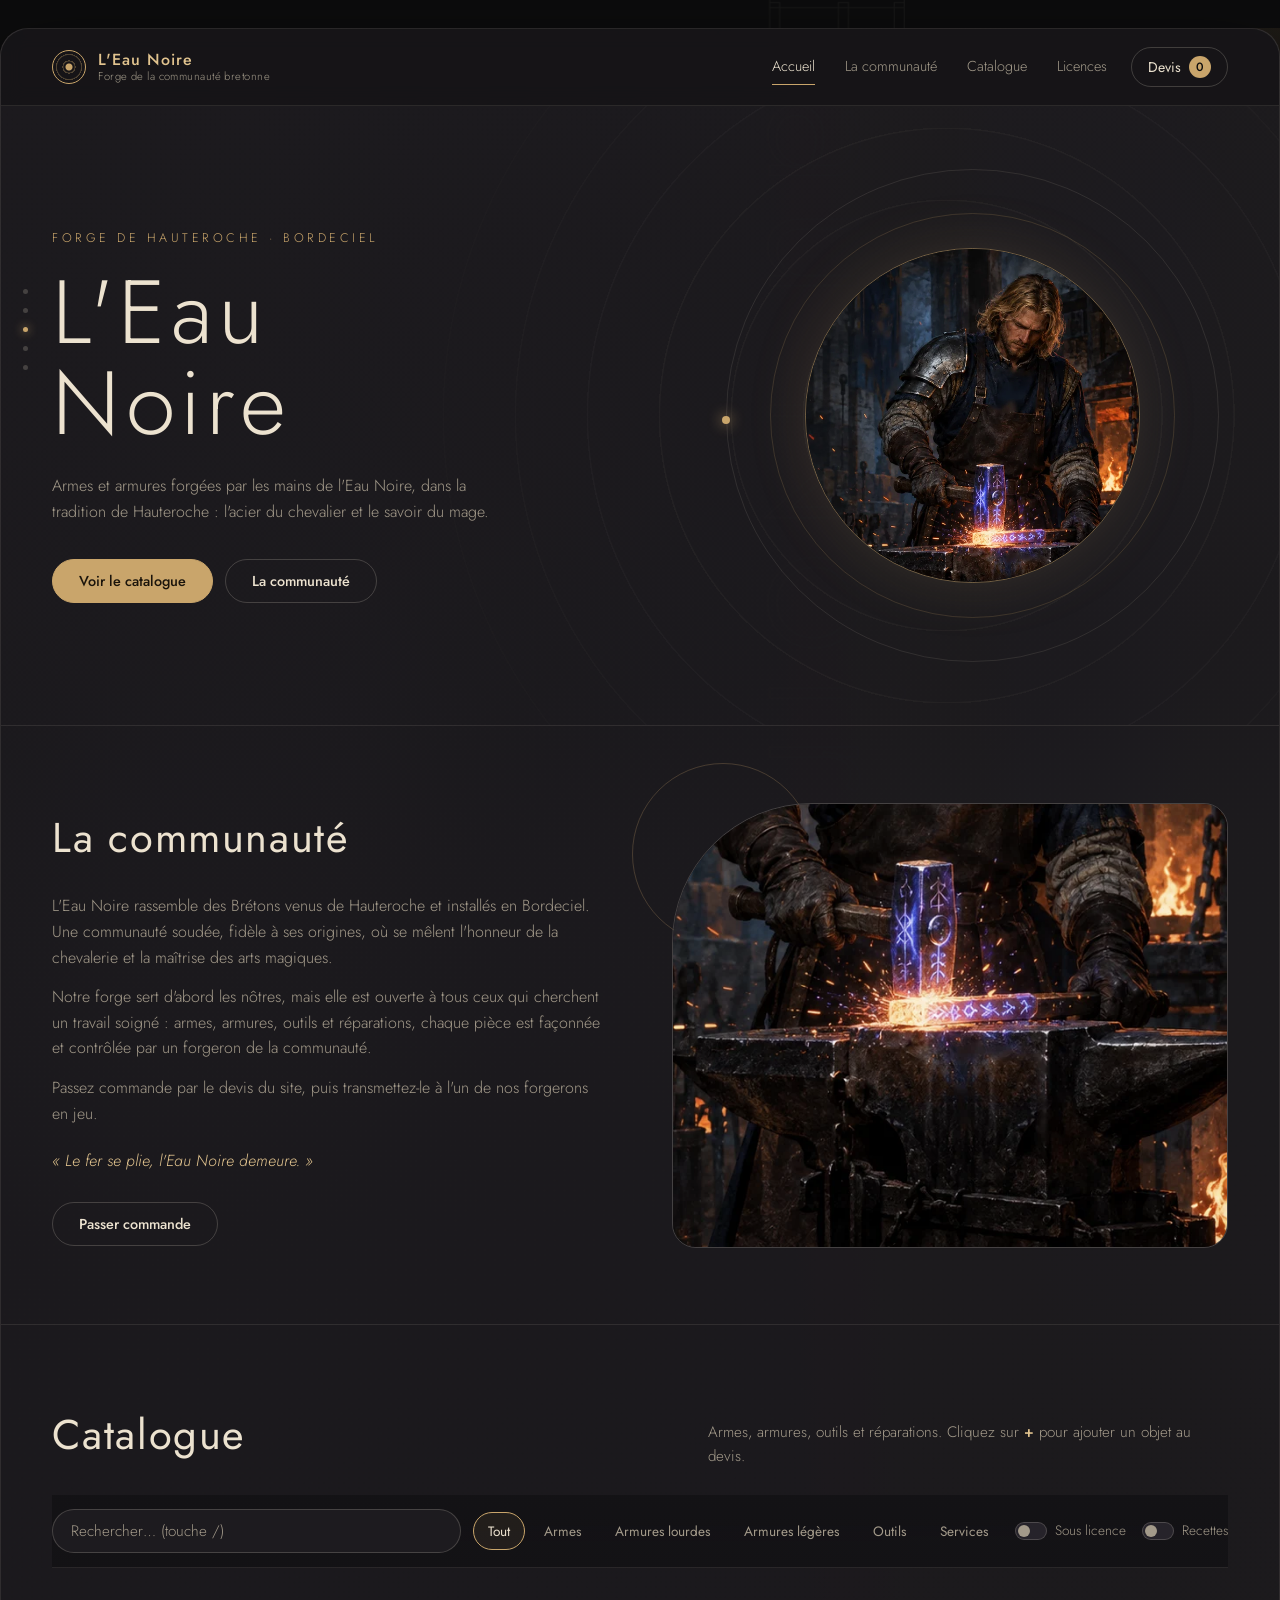
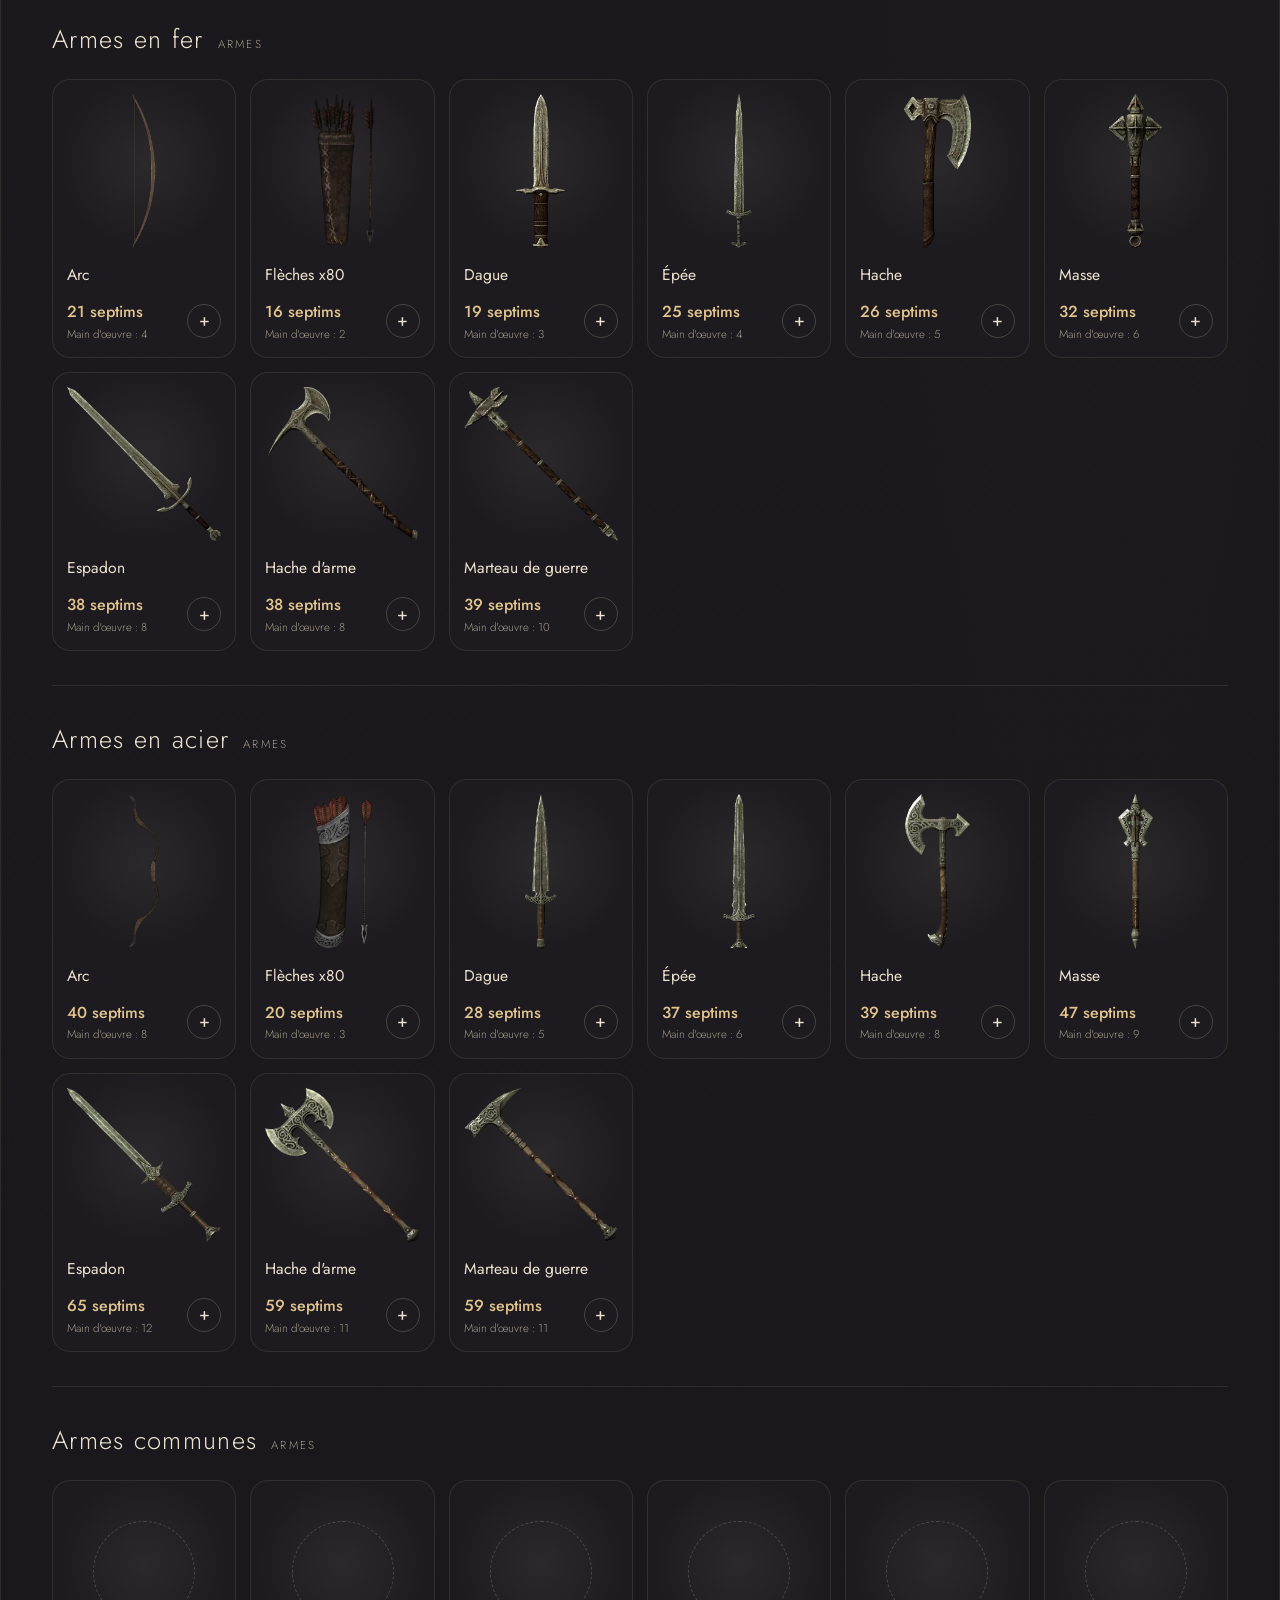
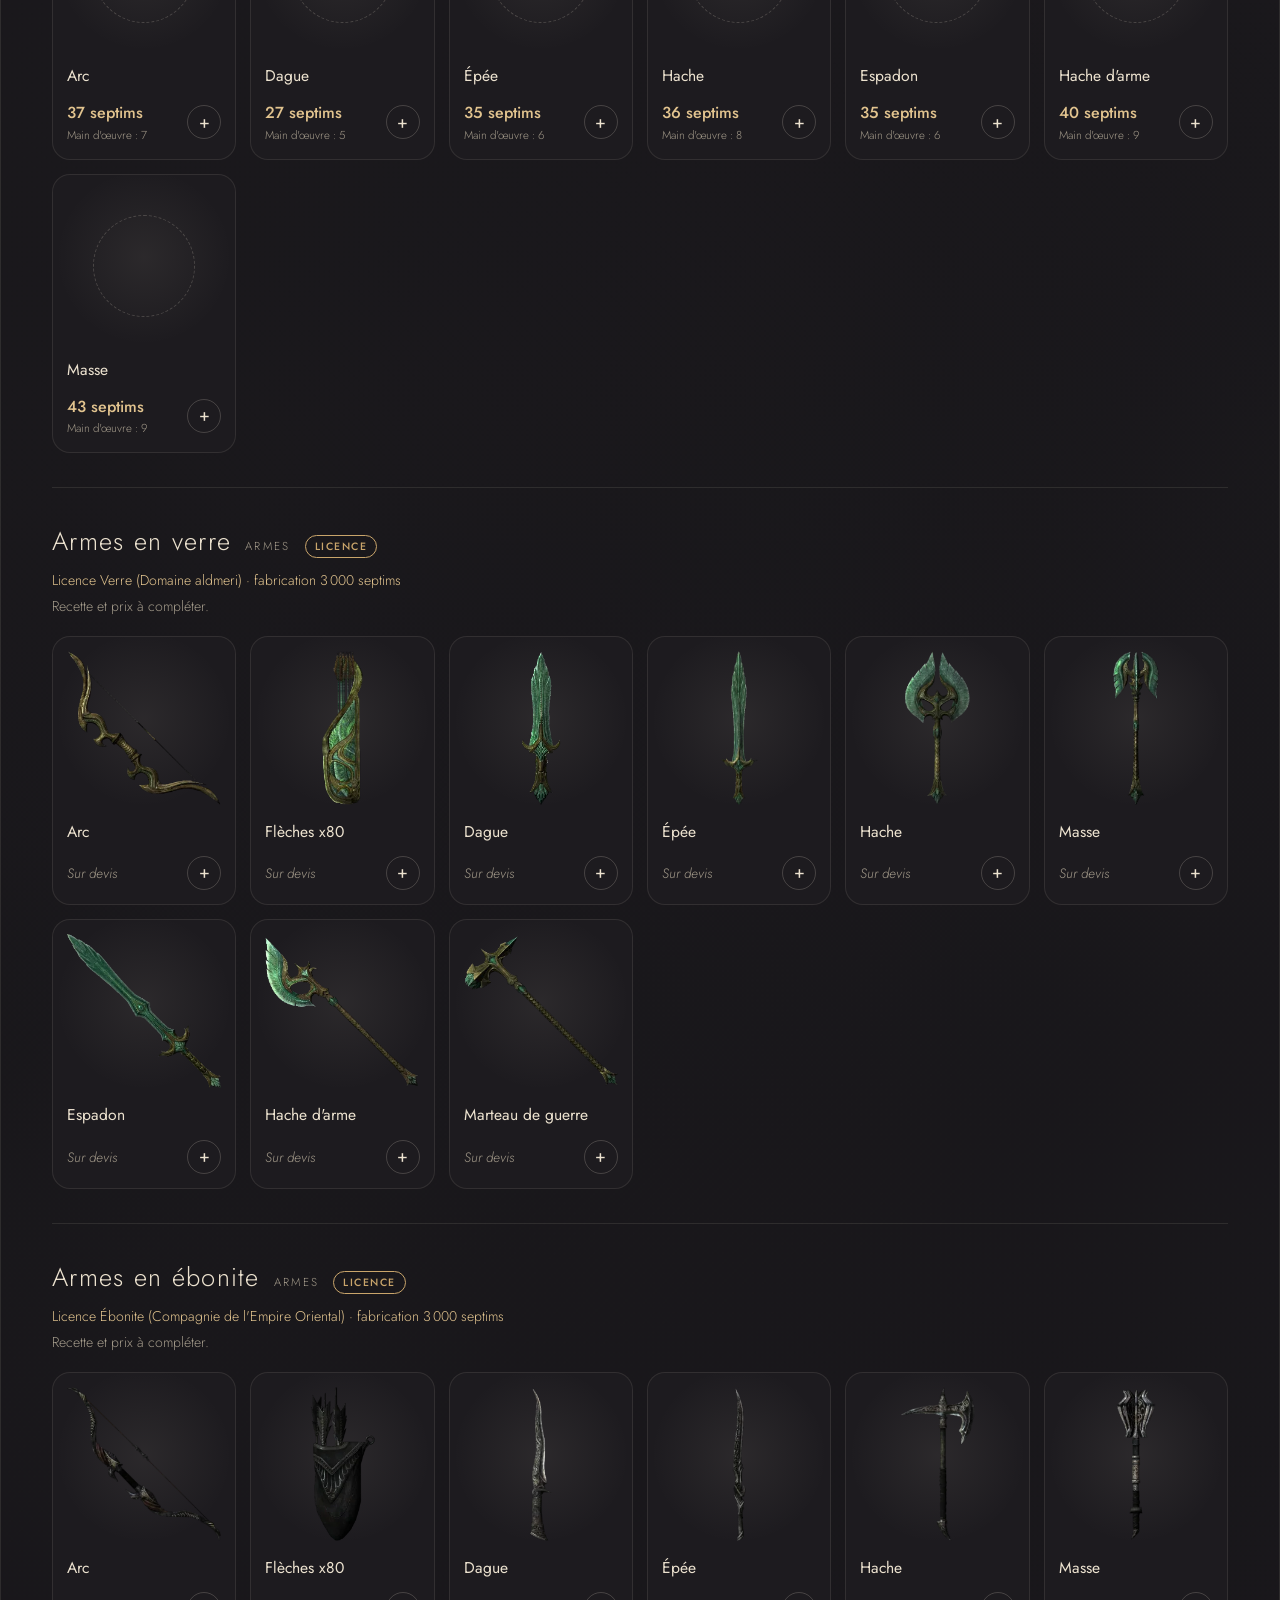
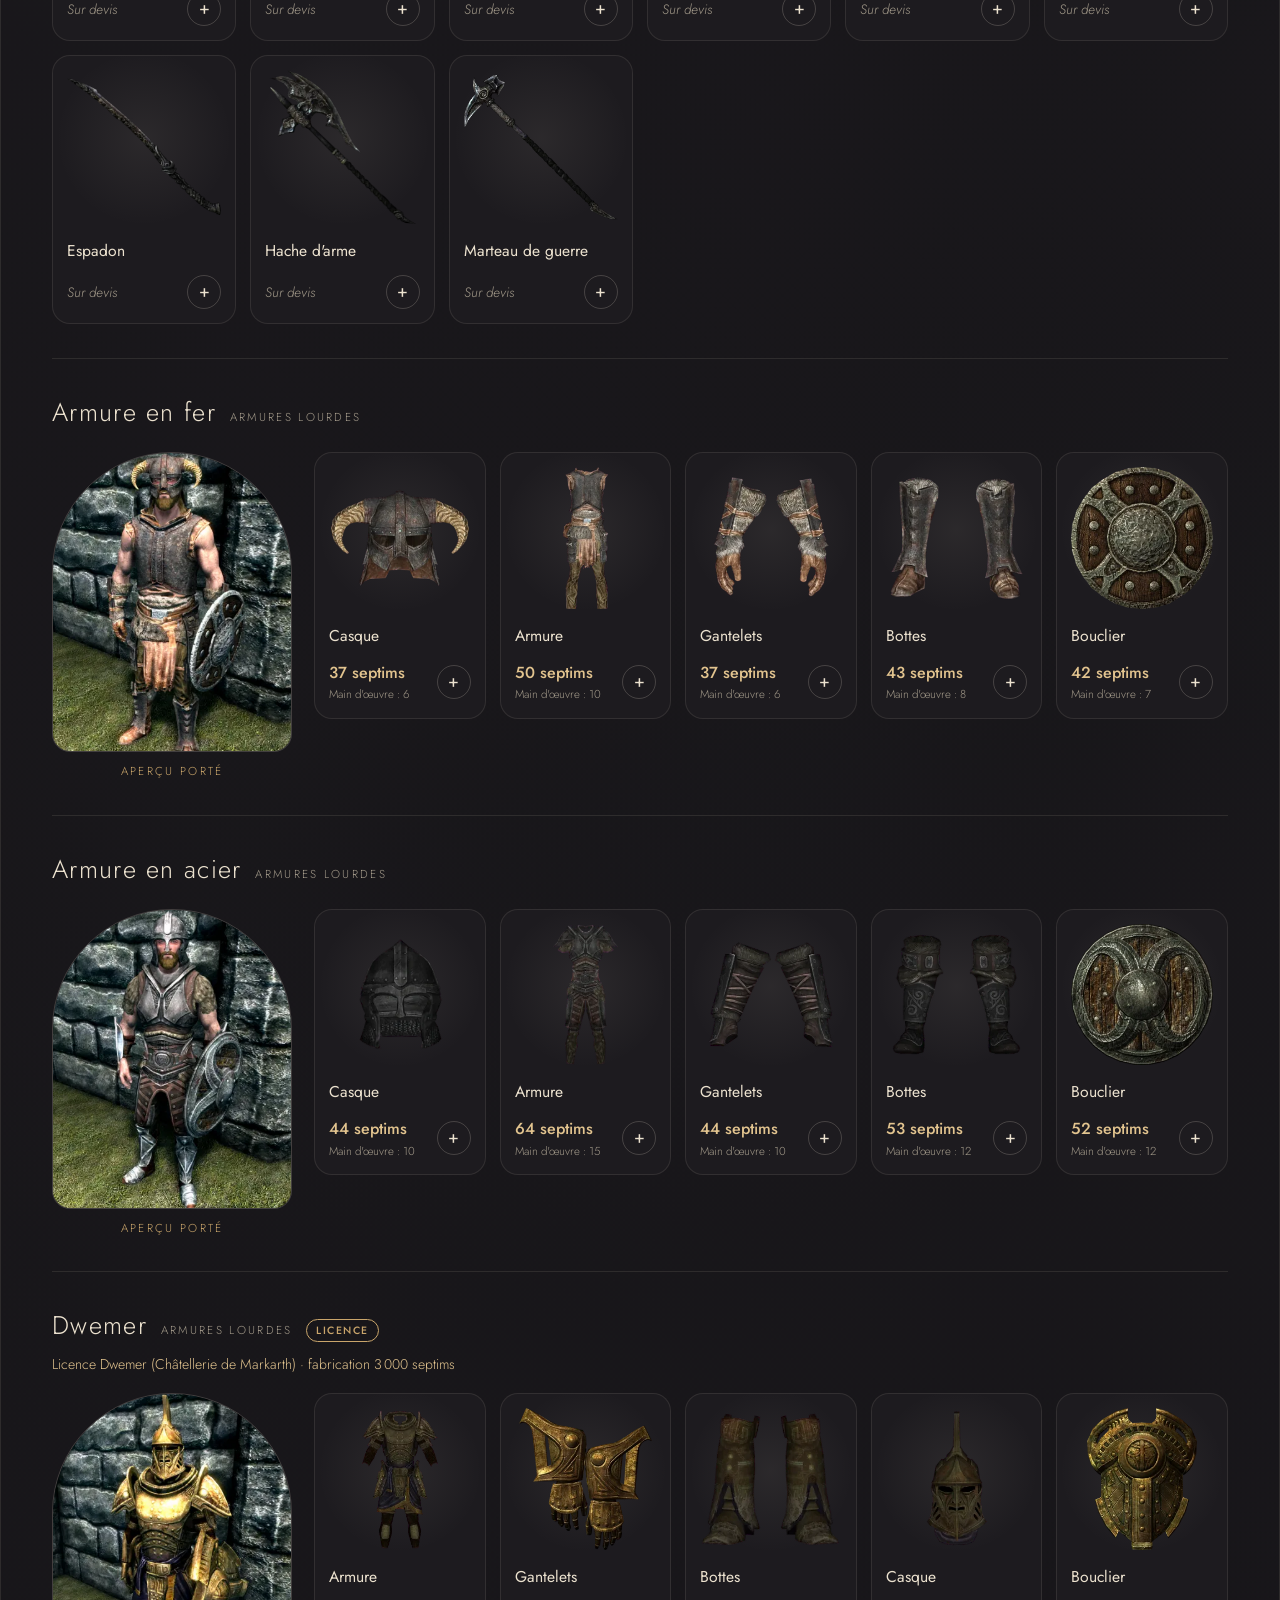
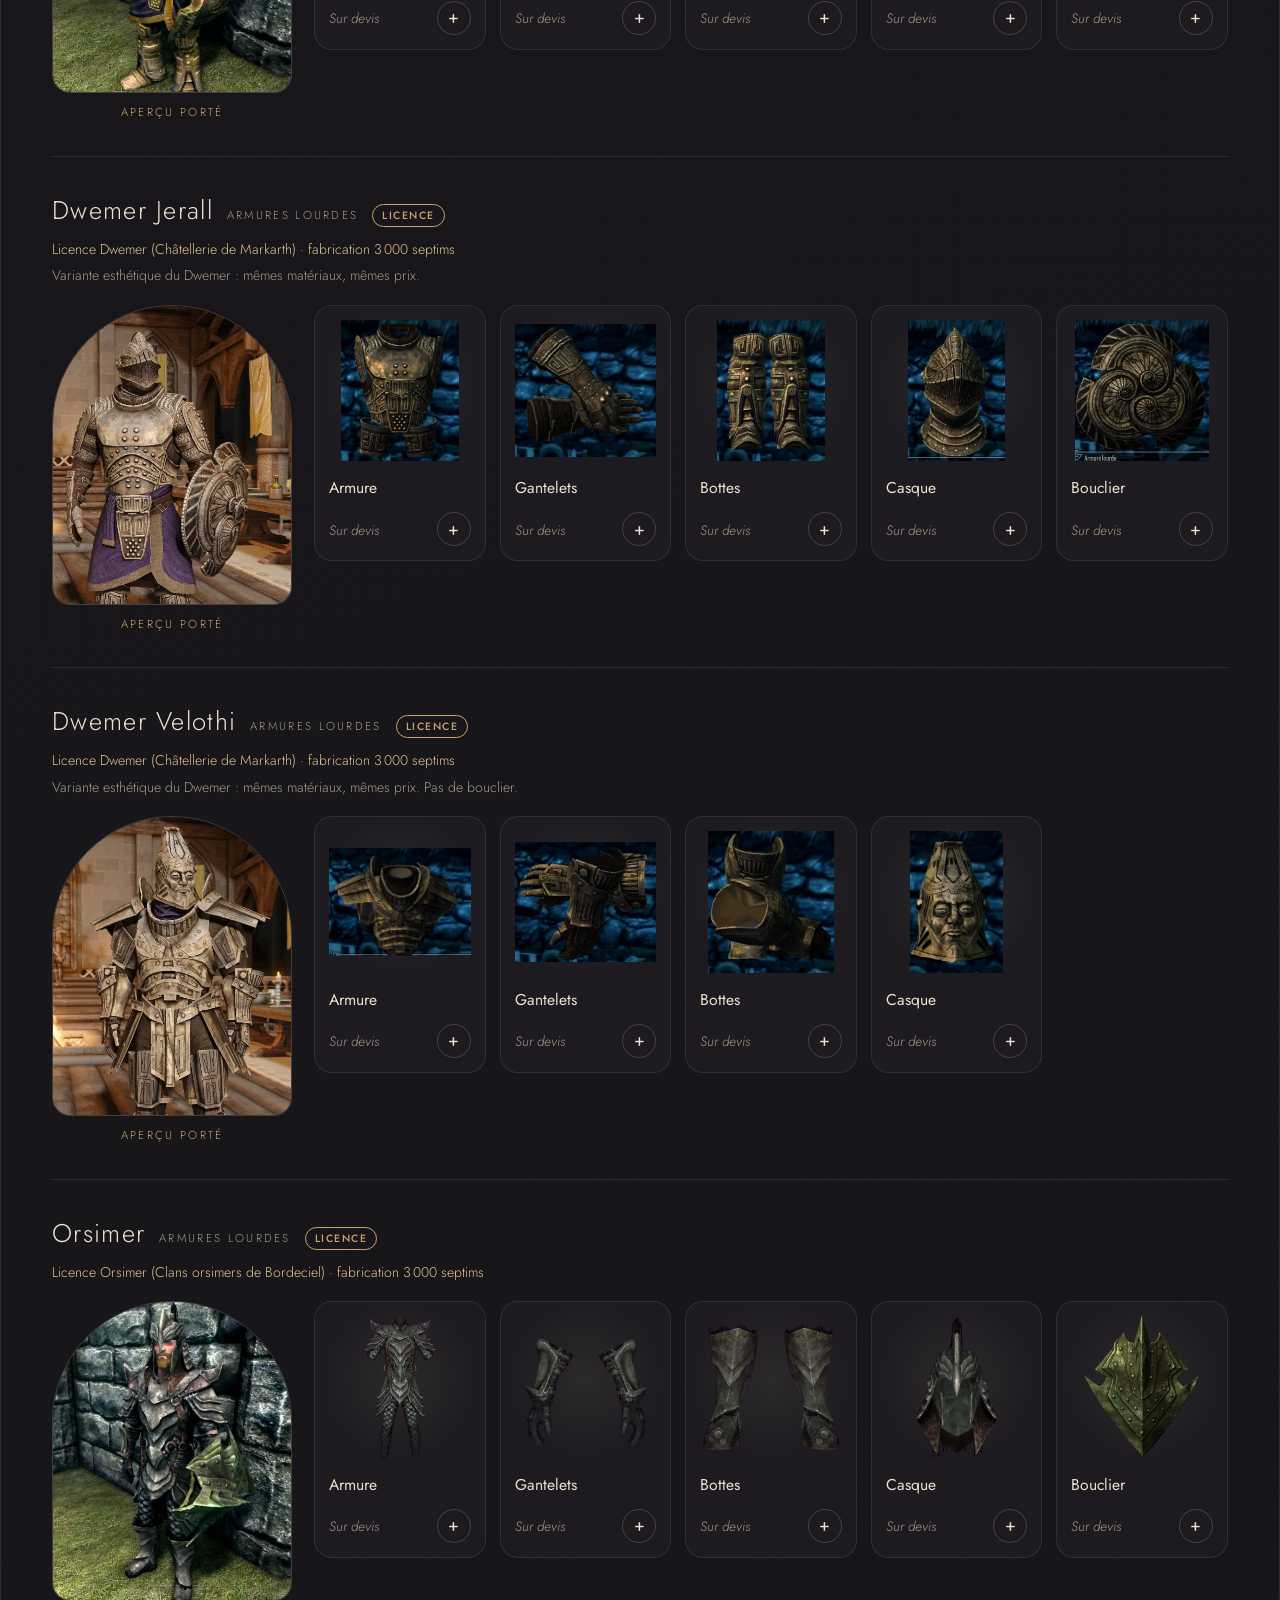
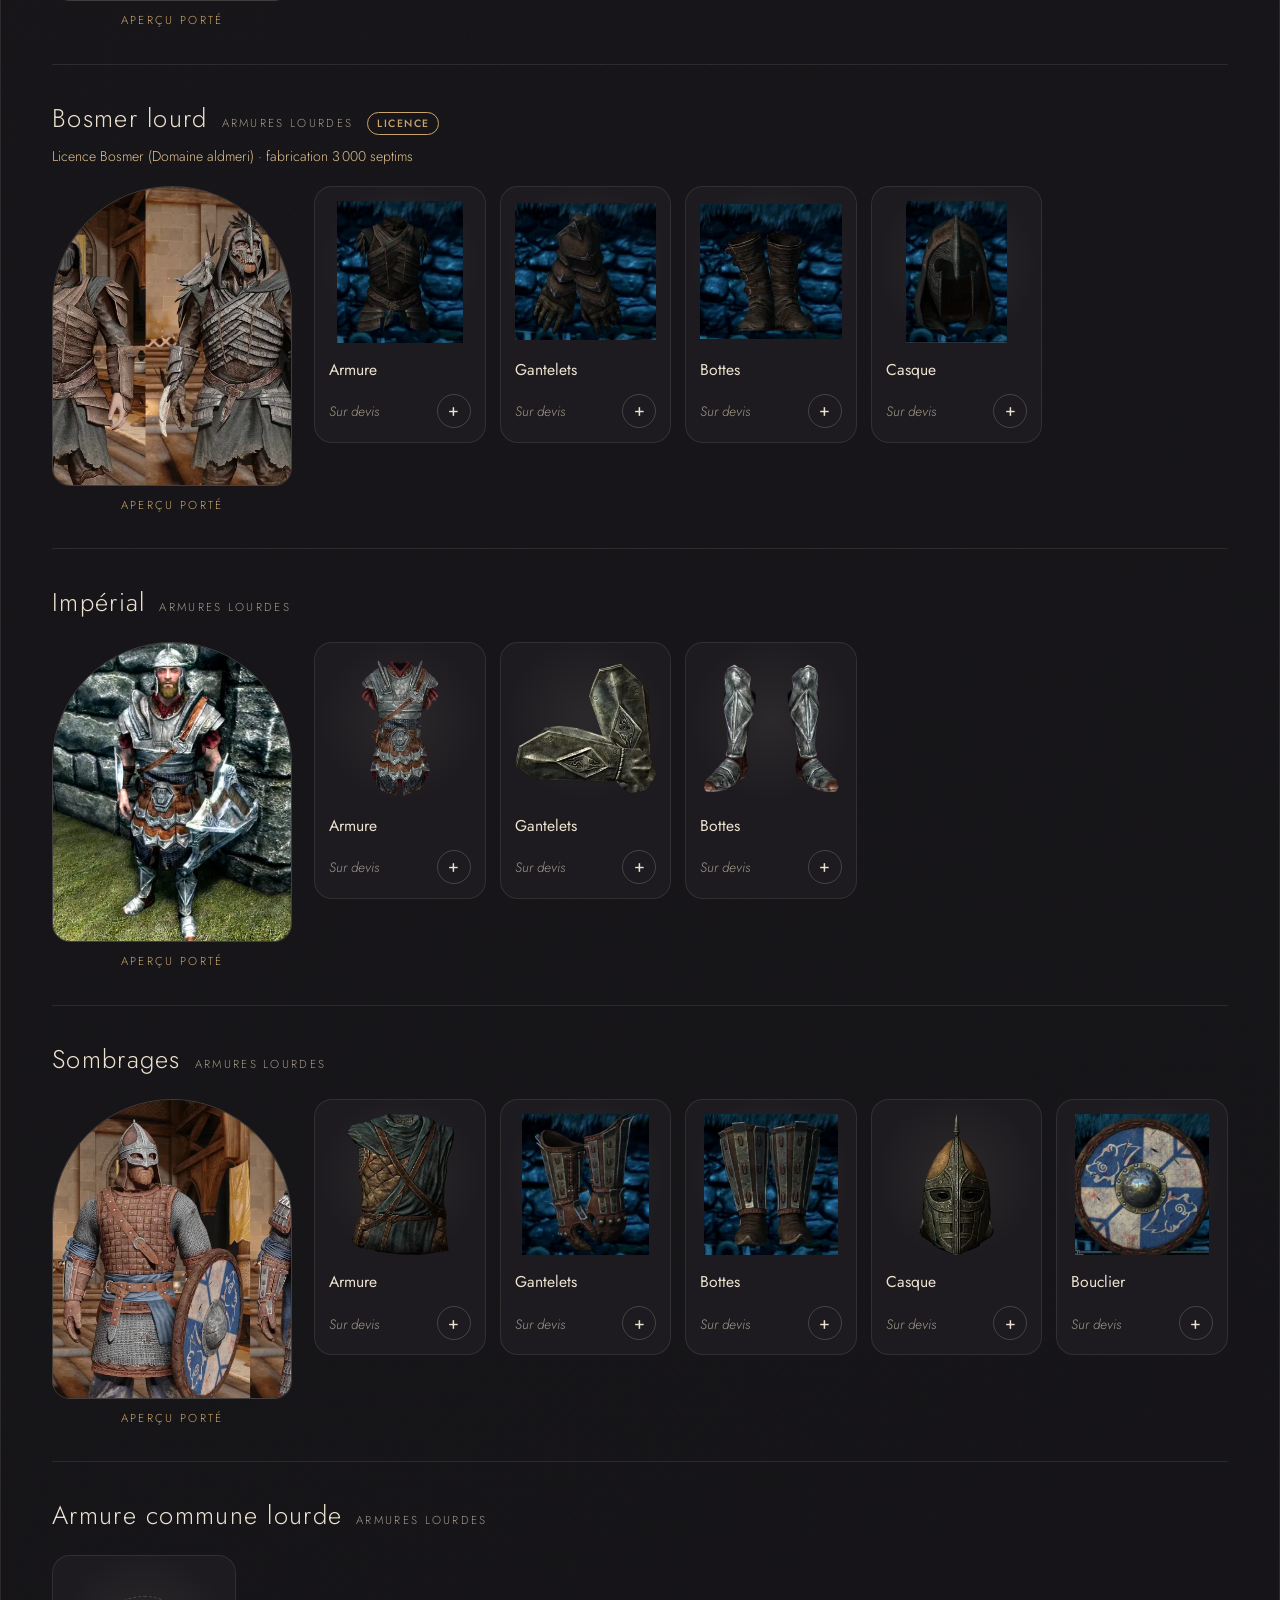
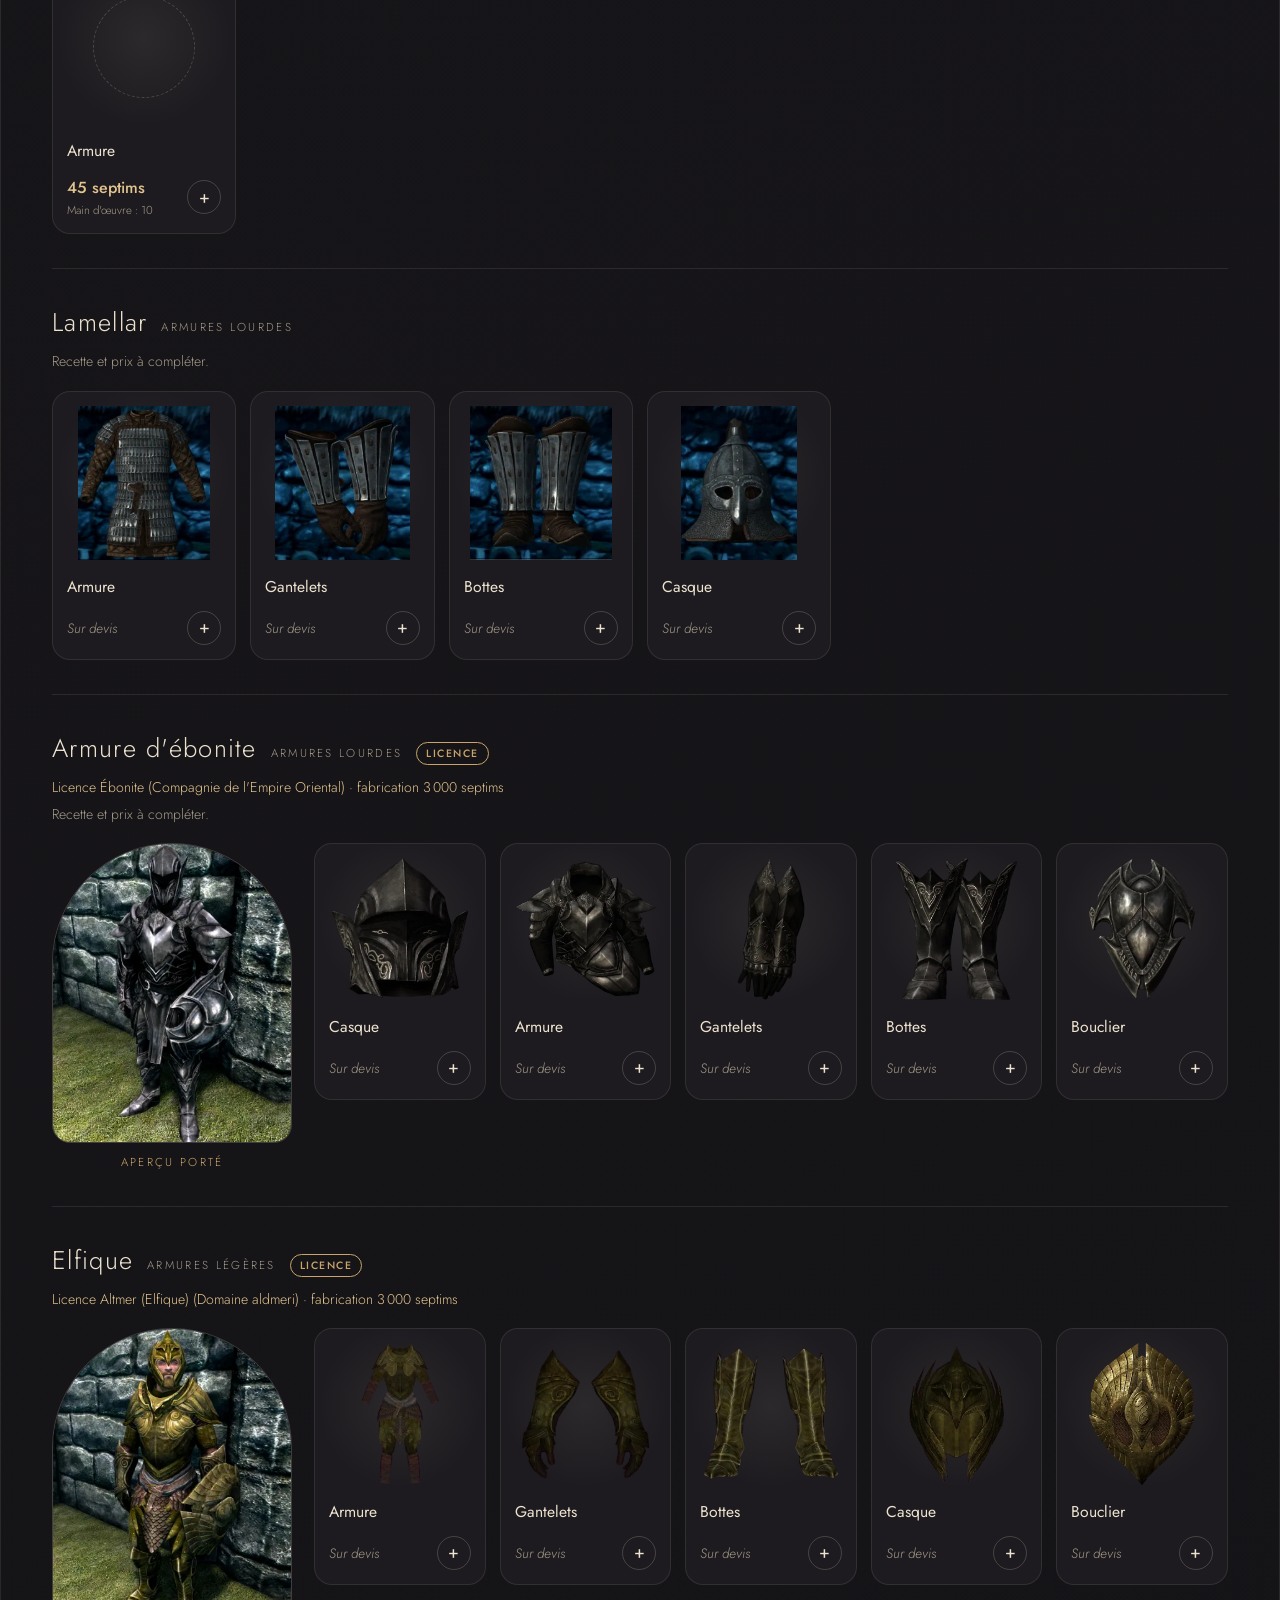
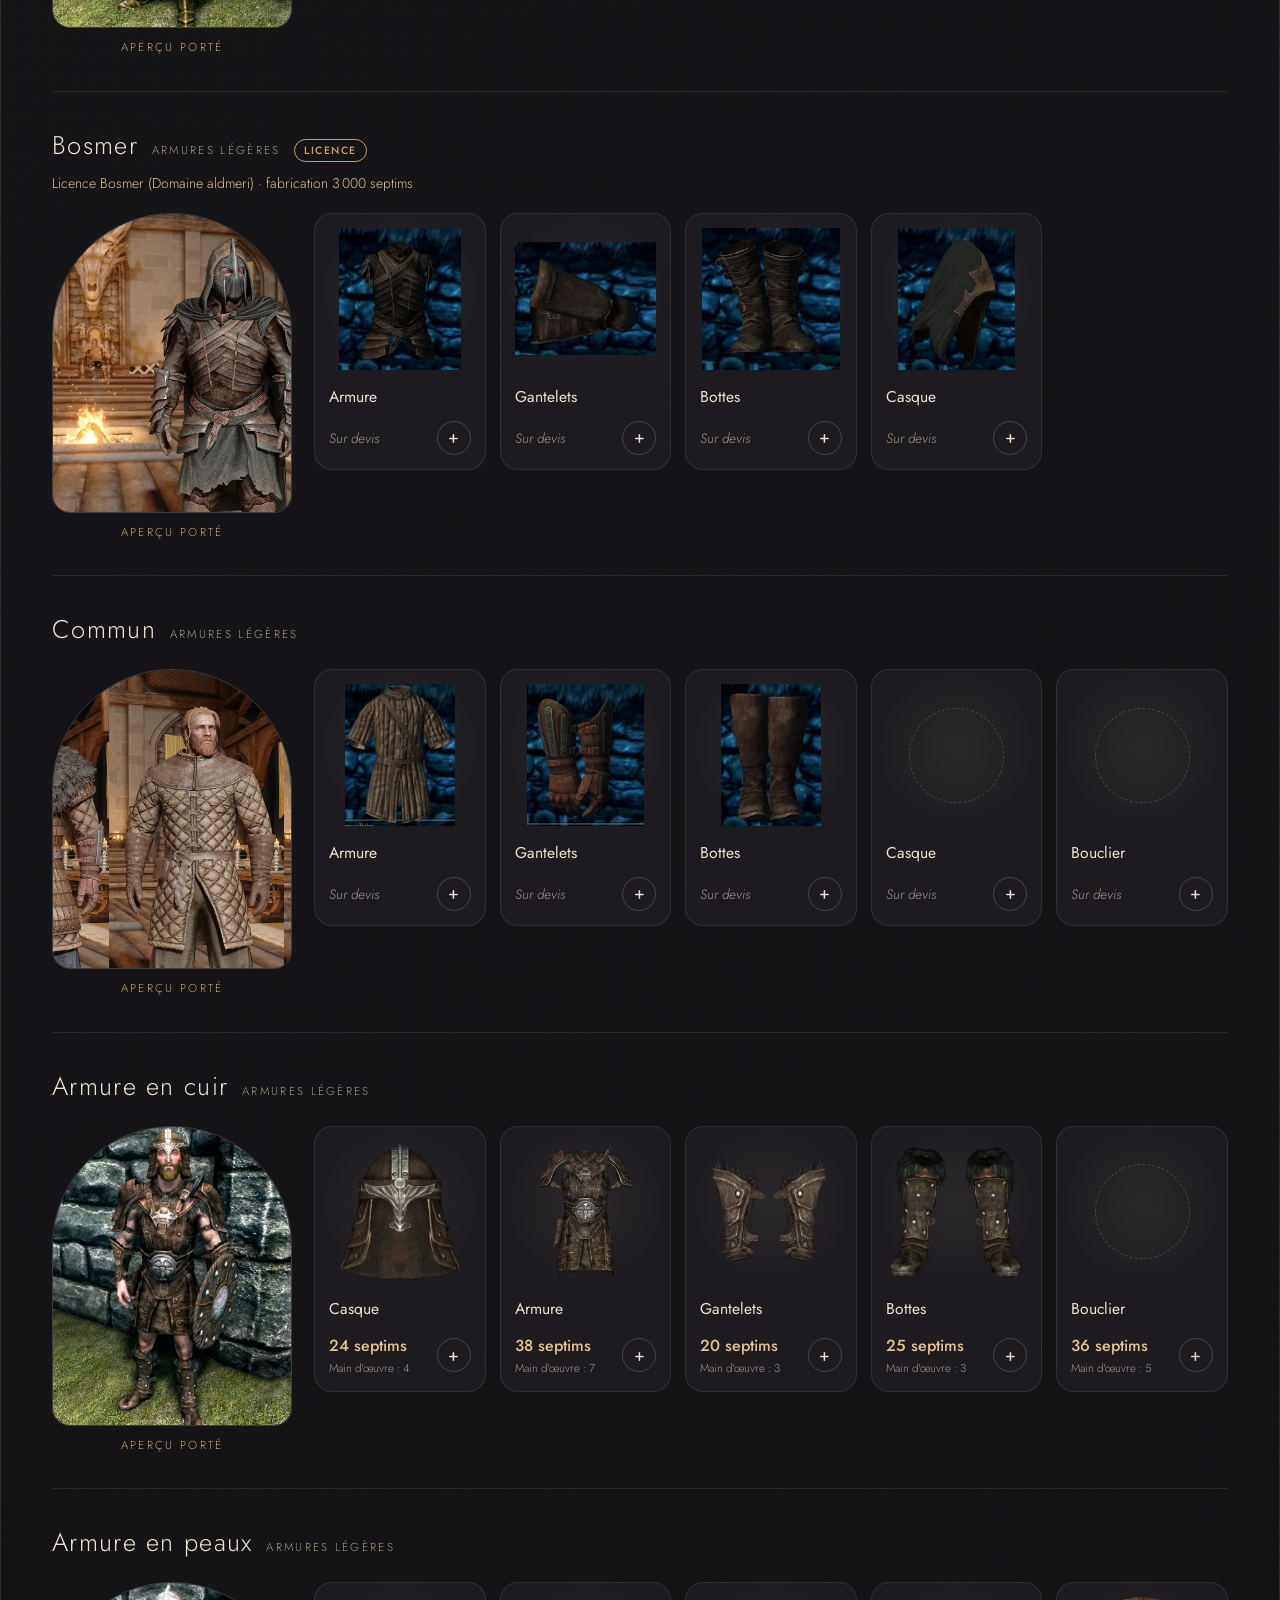
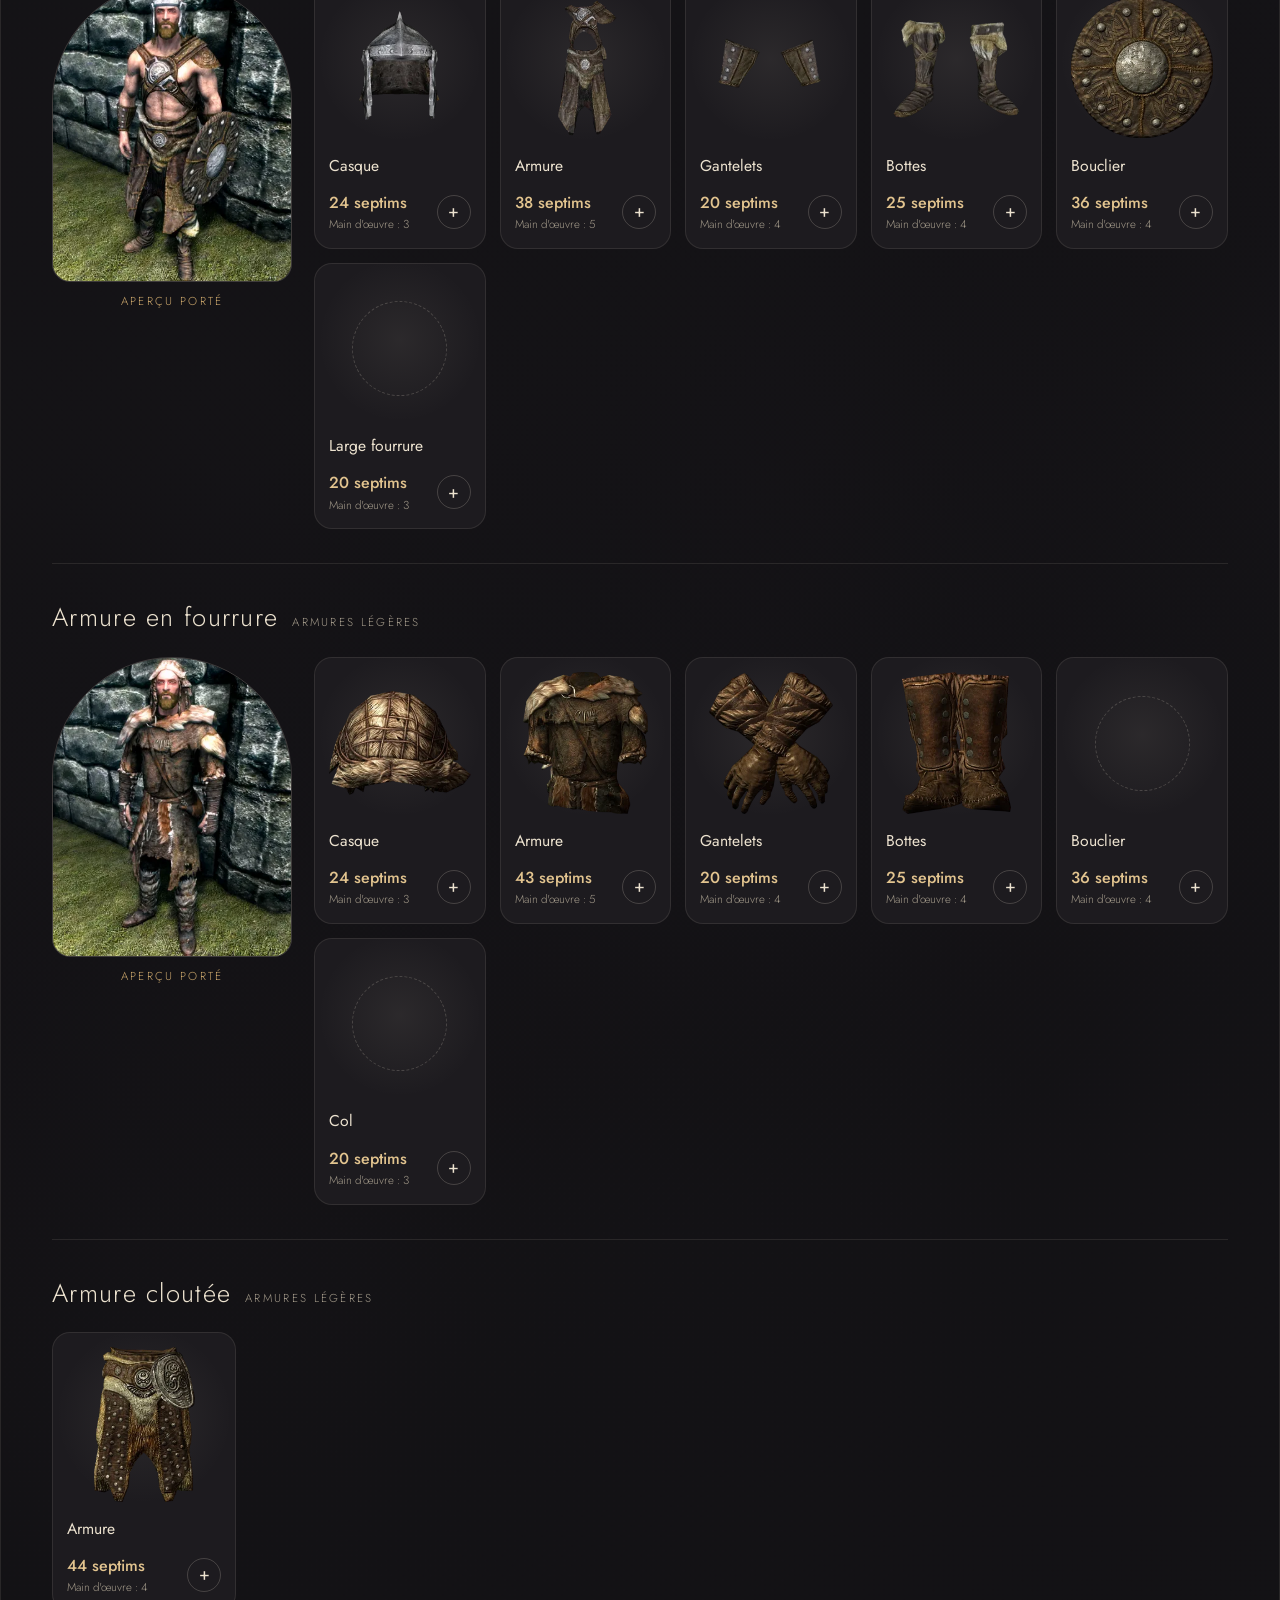
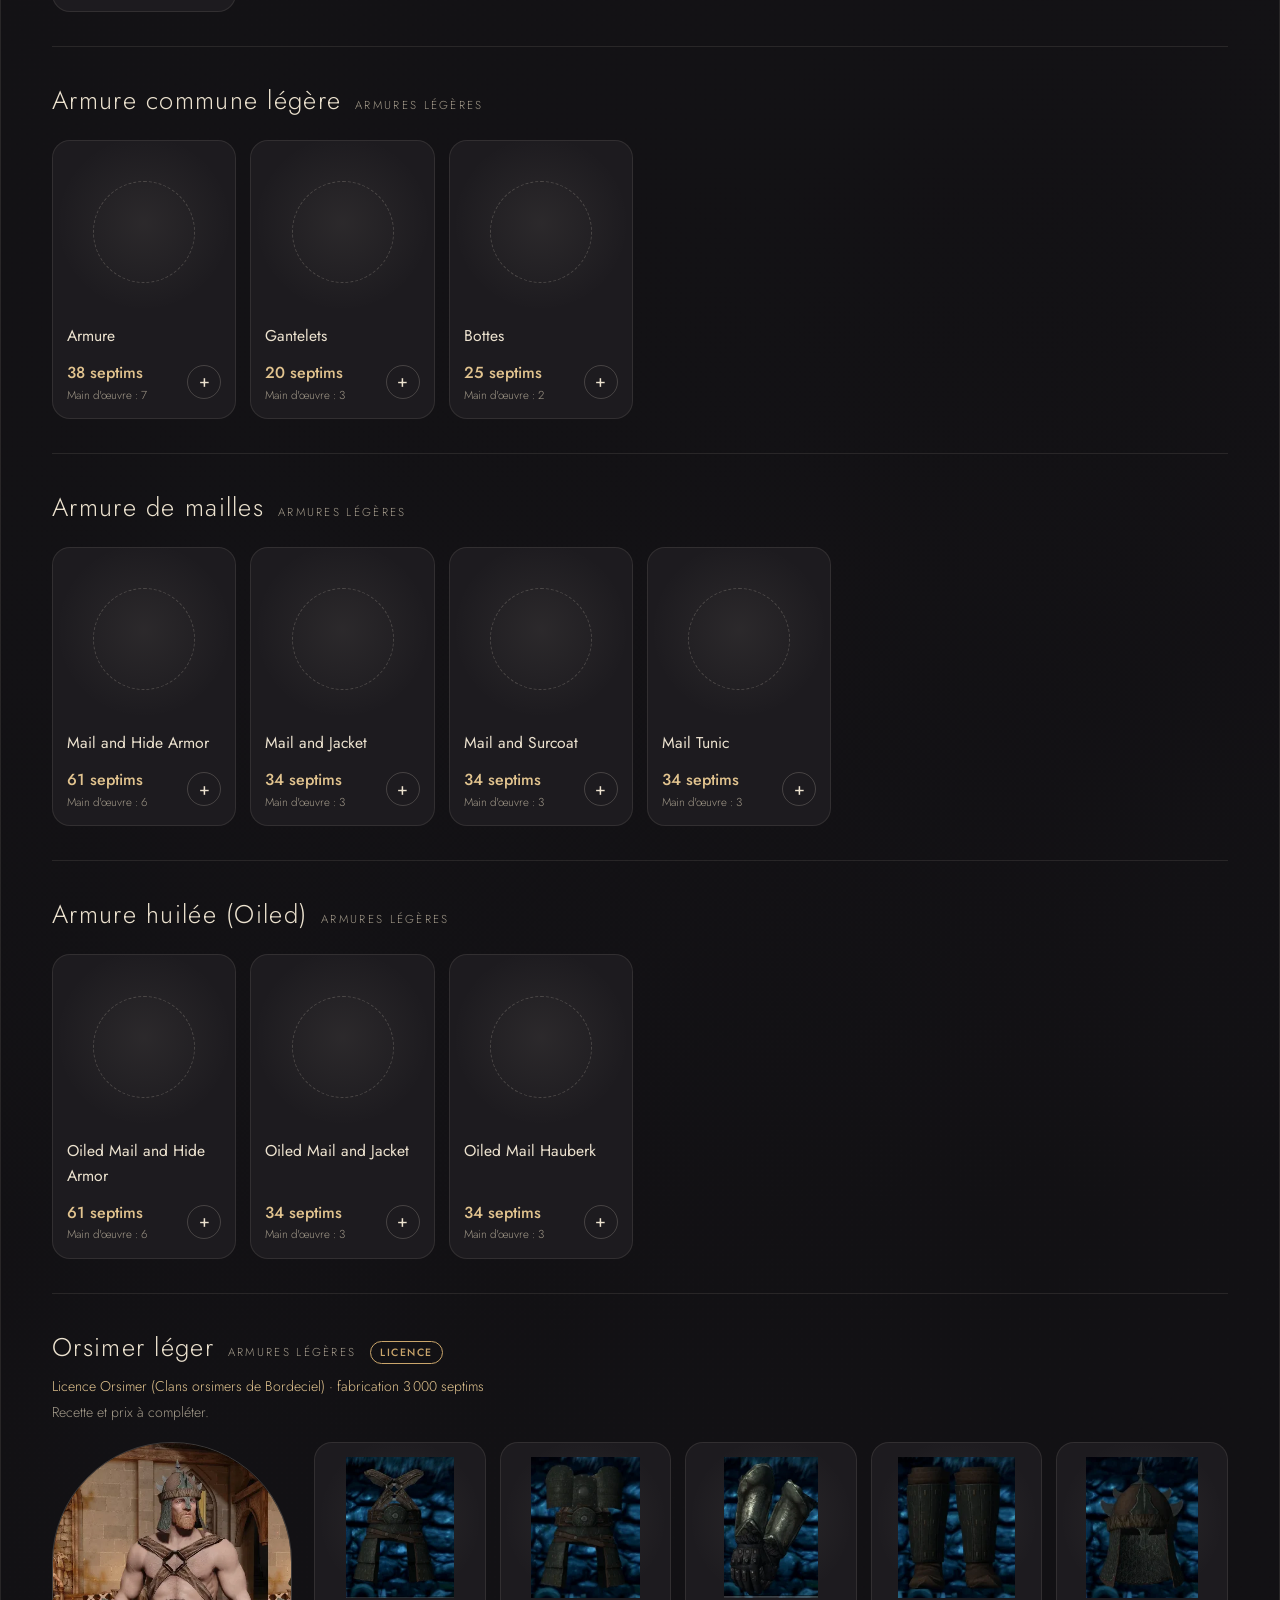
==== index.html @ dc52d428 "Première version du site de l'Eau Noire" ====
<!doctype html>
<html lang="fr">
<head>
<meta charset="utf-8">
<meta name="viewport" content="width=device-width, initial-scale=1">
<meta name="theme-color" content="#0c0c0d">
<title>L'Eau Noire — Forge bretonne</title>
<link rel="preconnect" href="https://fonts.googleapis.com">
<link rel="preconnect" href="https://fonts.gstatic.com" crossorigin>
<link rel="stylesheet" href="https://fonts.googleapis.com/css2?family=Jost:wght@300;400;500;600&display=swap">
<link rel="stylesheet" href="style.css">
</head>
<body>

<!-- Grand titre décoratif derrière le cadre -->
<div class="backdrop-title" aria-hidden="true">Eau Noire</div>

<div class="frame">

  <!-- ===================== NAVIGATION ===================== -->
  <header class="nav">
    <a class="brand" href="#accueil">
      <span class="brand-mark" aria-hidden="true"></span>
      <span class="brand-text"><strong id="brand-name">L'Eau Noire</strong><small id="brand-sub"></small></span>
    </a>
    <nav class="nav-links" id="nav-links">
      <a href="#accueil" class="active">Accueil</a>
      <a href="#communaute">La communauté</a>
      <a href="#catalogue">Catalogue</a>
      <a href="#licences">Licences</a>
    </nav>
    <button class="devis-btn" id="devis-open" type="button">Devis <span id="devis-count">0</span></button>
    <button class="burger" id="burger" type="button" aria-label="Menu"><span></span><span></span></button>
  </header>

  <!-- Points décoratifs à gauche -->
  <div class="side-dots" aria-hidden="true"><i></i><i></i><i class="on"></i><i></i><i></i></div>

  <!-- ===================== ACCUEIL ===================== -->
  <section class="hero" id="accueil">
    <div class="hero-text">
      <p class="eyebrow">Forge de Hauteroche · Bordeciel</p>
      <h1 id="hero-title">L'Eau<br>Noire</h1>
      <p class="hero-lead" id="hero-lead"></p>
      <div class="hero-actions">
        <a class="btn" href="#catalogue">Voir le catalogue</a>
        <a class="btn-ghost" href="#communaute">La communauté</a>
      </div>
    </div>
    <div class="hero-art" aria-hidden="true">
      <div class="ring ring-outer"></div>
      <div class="ring ring-mid"></div>
      <div class="orbit"><i></i></div>
      <div class="hero-circle"><img src="images/hero-forgeron.webp" alt=""></div>
    </div>
  </section>

  <!-- ===================== COMMUNAUTÉ ===================== -->
  <section class="about" id="communaute">
    <div class="about-text">
      <h2 id="about-title">La communauté</h2>
      <div id="about-body"></div>
      <p class="devise" id="about-devise"></p>
      <a class="btn-ghost" href="#catalogue">Passer commande</a>
    </div>
    <figure class="about-art">
      <img src="images/atelier.webp" alt="Un forgeron breton au travail sur l'enclume">
    </figure>
  </section>

  <!-- ===================== CATALOGUE ===================== -->
  <section class="catalogue" id="catalogue">
    <div class="section-head">
      <h2>Catalogue</h2>
      <p>Armes, armures, outils et réparations. Cliquez sur <strong>+</strong> pour ajouter un objet au devis.</p>
    </div>

    <div class="toolbar">
      <input id="search" type="search" placeholder="Rechercher… (touche /)" autocomplete="off">
      <div class="tabs" id="tabs"></div>
      <div class="toggles">
        <label class="switch"><input type="checkbox" id="t-lic"><span></span>Sous licence</label>
        <label class="switch"><input type="checkbox" id="t-mat"><span></span>Recettes</label>
      </div>
    </div>

    <div id="list"></div>
  </section>

  <!-- ===================== LICENCES ===================== -->
  <section class="licences" id="licences">
    <div class="section-head">
      <h2>Licences</h2>
      <p>Certains équipements ne peuvent être fabriqués ou portés sans licence délivrée par l'autorité compétente.</p>
    </div>
    <div id="lic-content"></div>
  </section>

  <footer class="footer">
    <p class="footer-devise" id="footer-devise"></p>
    <p class="footer-contact" id="footer-contact"></p>
  </footer>
</div>

<!-- ===================== DEVIS (tiroir) ===================== -->
<div class="drawer-shade" id="drawer-shade"></div>
<aside class="drawer" id="drawer" aria-label="Devis">
  <header>
    <h3>Devis</h3>
    <button class="drawer-close" id="devis-close" type="button" aria-label="Fermer">×</button>
  </header>
  <div class="drawer-body" id="devis-body"></div>
  <footer>
    <div class="drawer-total"><span>Total</span><strong id="devis-total">0 septims</strong></div>
    <div class="drawer-actions">
      <button class="btn-ghost" id="devis-clear" type="button">Vider</button>
      <button class="btn" id="devis-copy" type="button">Copier le devis</button>
    </div>
  </footer>
</aside>

<div id="lightbox"><img alt=""></div>

<script src="data.js"></script>
<script src="script.js"></script>
</body>
</html>
---- style.css ----
/* =====================================================================
   L'EAU NOIRE — STYLE
   Noir profond, sable de parian et bronze. Motif : les cercles d'une eau
   sombre qui ondule. Les couleurs se changent dans :root.
   ===================================================================== */

:root {
  --noir:        #0c0c0d;  /* fond de page */
  --panneau:     #151417;  /* cadre principal */
  --panneau-2:   #1d1b1f;  /* cartes */
  --panneau-3:   #26232a;  /* survol */
  --ligne:       rgba(236, 226, 207, .10);
  --ligne-forte: rgba(236, 226, 207, .20);
  --parian:      #ece2cf;  /* texte principal */
  --sable:       #a39a8a;  /* texte secondaire */
  --bronze:      #c9a56b;  /* accent : boutons, prix */
  --bronze-clair:#e2c48f;
  --eau:         #3b6170;  /* reflet d'eau sombre, très discret */

  --font: "Jost", "Segoe UI", system-ui, sans-serif;
  --page-width: 1440px;
  --pad: clamp(16px, 4vw, 64px);
  --radius: 28px;
}

* { box-sizing: border-box; }
html { scroll-behavior: smooth; background: var(--noir); color-scheme: dark; }
body {
  margin: 0; min-height: 100vh; overflow-x: hidden;
  font: 300 16px/1.6 var(--font); color: var(--parian);
  background:
    radial-gradient(ellipse 60% 40% at 85% 0%, rgba(201, 165, 107, .14), transparent 70%),
    radial-gradient(ellipse 50% 50% at 0% 100%, rgba(59, 97, 112, .14), transparent 70%),
    var(--noir);
  accent-color: var(--bronze);
}
::selection { background: var(--bronze); color: var(--noir); }
a { color: inherit; }
img { max-width: 100%; }

/* Grand titre en creux, derrière le cadre */
.backdrop-title {
  position: fixed; right: -2vw; top: 50%; transform: translateY(-50%) rotate(90deg); transform-origin: center;
  font-size: 15vw; font-weight: 300; letter-spacing: .08em; white-space: nowrap; pointer-events: none;
  color: transparent; -webkit-text-stroke: 1px rgba(236, 226, 207, .05); z-index: 0;
}

/* ---------- Cadre principal ---------- */
.frame {
  position: relative; z-index: 1;
  max-width: var(--page-width); margin: 28px auto 60px;
  background: linear-gradient(160deg, rgba(29, 27, 31, .96), rgba(16, 15, 18, .97));
  border: 1px solid var(--ligne); border-radius: var(--radius);
  box-shadow: 0 30px 80px rgba(0, 0, 0, .55), inset 0 1px 0 rgba(236, 226, 207, .05);
}

/* ---------- Navigation ---------- */
.nav {
  position: sticky; top: 0; z-index: 20;
  display: flex; align-items: center; gap: 24px;
  padding: 18px var(--pad);
  background: rgba(21, 20, 23, .82); -webkit-backdrop-filter: blur(10px); backdrop-filter: blur(10px);
  border-bottom: 1px solid var(--ligne); border-radius: var(--radius) var(--radius) 0 0;
}
.brand { display: flex; align-items: center; gap: 12px; text-decoration: none; }
.brand-mark {
  width: 34px; height: 34px; border-radius: 50%; flex: none;
  border: 1px solid var(--bronze);
  background: radial-gradient(circle, var(--bronze) 0 3px, transparent 4px), repeating-radial-gradient(circle, transparent 0 5px, rgba(201, 165, 107, .35) 6px 6.6px);
}
.brand-text { display: flex; flex-direction: column; line-height: 1.15; }
.brand-text strong { font-weight: 500; letter-spacing: .06em; color: var(--bronze-clair); }
.brand-text small { font-size: .7rem; color: var(--sable); letter-spacing: .04em; }

.nav-links { display: flex; gap: 30px; margin-left: auto; }
.nav-links a { text-decoration: none; font-size: .9rem; color: var(--sable); padding: 6px 0; position: relative; transition: color .2s; }
.nav-links a:hover { color: var(--parian); }
.nav-links a.active { color: var(--parian); }
.nav-links a.active::after { content: ""; position: absolute; left: 0; right: 0; bottom: 0; height: 1px; background: var(--bronze); }

.devis-btn {
  font: 400 .88rem var(--font); color: var(--parian); cursor: pointer;
  background: transparent; border: 1px solid var(--ligne-forte); border-radius: 999px; padding: 8px 16px;
  display: inline-flex; align-items: center; gap: 8px; transition: border-color .2s;
}
.devis-btn:hover { border-color: var(--bronze); }
.devis-btn span {
  min-width: 22px; height: 22px; border-radius: 999px; padding: 0 6px;
  display: inline-grid; place-items: center; font-size: .75rem; font-weight: 500;
  background: var(--bronze); color: var(--noir);
}
.burger { display: none; }

/* Points décoratifs */
.side-dots { position: absolute; left: 22px; top: 260px; display: flex; flex-direction: column; gap: 14px; }
.side-dots i { width: 5px; height: 5px; border-radius: 50%; background: var(--ligne-forte); }
.side-dots i.on { background: var(--bronze); box-shadow: 0 0 10px var(--bronze); }

/* ---------- Boutons ---------- */
.btn, .btn-ghost {
  display: inline-flex; align-items: center; justify-content: center; gap: 8px;
  font: 500 .9rem var(--font); text-decoration: none; cursor: pointer;
  border-radius: 999px; padding: 11px 26px; transition: background .2s, border-color .2s, color .2s;
}
.btn { background: var(--bronze); color: #1a140b; border: 1px solid var(--bronze); }
.btn:hover { background: var(--bronze-clair); border-color: var(--bronze-clair); }
.btn-ghost { background: transparent; color: var(--parian); border: 1px solid var(--ligne-forte); }
.btn-ghost:hover { border-color: var(--bronze); color: var(--bronze-clair); }

/* ---------- Accueil ---------- */
.hero {
  position: relative; overflow: hidden;
  display: grid; grid-template-columns: 1.1fr .9fr; align-items: center; gap: 40px;
  padding: clamp(40px, 7vw, 96px) var(--pad) clamp(48px, 7vw, 100px);
  min-height: 560px;
}
.eyebrow { margin: 0 0 18px; font-size: .78rem; letter-spacing: .28em; text-transform: uppercase; color: var(--bronze); }
.hero h1 {
  margin: 0; font-weight: 300; font-size: clamp(3rem, 7vw, 5.6rem); line-height: 1.02; letter-spacing: .06em;
}
.hero-lead { max-width: 460px; margin: 24px 0 34px; color: var(--sable); font-size: 1rem; }
.hero-actions { display: flex; gap: 12px; flex-wrap: wrap; }

.hero-art { position: relative; aspect-ratio: 1; width: min(440px, 100%); justify-self: center; }
.hero-circle {
  position: absolute; inset: 12%; border-radius: 50%; overflow: hidden;
  border: 1px solid rgba(201, 165, 107, .5);
  box-shadow: 0 0 60px rgba(201, 165, 107, .15), inset 0 0 40px rgba(0, 0, 0, .6);
}
.hero-circle img { width: 100%; height: 100%; object-fit: cover; display: block; }
.ring { position: absolute; border-radius: 50%; border: 1px solid var(--ligne); }
.ring-outer { inset: -6%; }
.ring-mid { inset: 4%; border-color: rgba(201, 165, 107, .18); }
.orbit { position: absolute; inset: -6%; animation: orbit 28s linear infinite; }
.orbit i { position: absolute; top: 50%; left: -4px; width: 8px; height: 8px; border-radius: 50%; background: var(--bronze); box-shadow: 0 0 14px var(--bronze); }
@keyframes orbit { to { transform: rotate(360deg); } }
/* ondulations d'eau noire derrière le cercle */
.hero::before {
  content: ""; position: absolute; inset: 0; pointer-events: none;
  background: repeating-radial-gradient(circle at 74% 50%, transparent 0 70px, rgba(236, 226, 207, .035) 71px 72px);
  -webkit-mask-image: radial-gradient(circle at 74% 50%, #000 0 30%, transparent 62%);
          mask-image: radial-gradient(circle at 74% 50%, #000 0 30%, transparent 62%);
}

/* ---------- Communauté ---------- */
.about {
  display: grid; grid-template-columns: 1fr 1fr; gap: clamp(28px, 5vw, 72px); align-items: center;
  padding: clamp(40px, 6vw, 90px) var(--pad);
  border-top: 1px solid var(--ligne);
}
.about h2, .section-head h2 { margin: 0 0 22px; font-weight: 400; font-size: clamp(1.8rem, 3.4vw, 2.6rem); letter-spacing: .04em; }
.about-text p { color: var(--sable); margin: 0 0 14px; max-width: 560px; }
.about-text .devise { color: var(--bronze-clair); font-style: italic; margin: 22px 0 28px; }
.about-art { margin: 0; position: relative; }
.about-art img {
  display: block; width: 100%; aspect-ratio: 5 / 4; object-fit: cover;
  border-radius: 140px 24px 24px 24px; border: 1px solid var(--ligne-forte);
  filter: saturate(.85);
}
.about-art::before {
  content: ""; position: absolute; width: 180px; height: 180px; left: -40px; top: -40px; border-radius: 50%;
  border: 1px solid rgba(201, 165, 107, .25); pointer-events: none;
}

/* ---------- En-têtes de section ---------- */
.catalogue, .licences { padding: clamp(40px, 6vw, 90px) var(--pad); border-top: 1px solid var(--ligne); }
.section-head { display: flex; justify-content: space-between; align-items: flex-end; gap: 24px; flex-wrap: wrap; margin-bottom: 26px; }
.section-head h2 { margin: 0; }
.section-head p { margin: 0; color: var(--sable); max-width: 520px; font-size: .95rem; }
.section-head strong { color: var(--bronze-clair); font-weight: 500; }

/* ---------- Barre d'outils du catalogue ---------- */
.toolbar {
  position: sticky; top: 71px; z-index: 10;
  display: flex; flex-wrap: wrap; align-items: center; gap: 12px;
  padding: 14px 0; margin-bottom: 18px;
  background: linear-gradient(rgba(19, 18, 21, .96), rgba(19, 18, 21, .9));
  -webkit-backdrop-filter: blur(8px); backdrop-filter: blur(8px);
  border-bottom: 1px solid var(--ligne);
}
#search {
  flex: 1 1 240px; min-width: 0; padding: 10px 18px; border-radius: 999px;
  font: 300 .95rem var(--font); color: var(--parian);
  background: var(--panneau-2); border: 1px solid var(--ligne-forte);
}
#search::placeholder { color: var(--sable); }
#search:focus { outline: none; border-color: var(--bronze); }
.tabs { display: flex; gap: 4px; flex-wrap: wrap; }
.tab {
  font: 400 .85rem var(--font); color: var(--sable); cursor: pointer;
  background: transparent; border: 1px solid transparent; border-radius: 999px; padding: 8px 14px; white-space: nowrap;
}
.tab:hover { color: var(--parian); }
.tab[aria-pressed="true"] { color: var(--parian); border-color: var(--bronze); background: rgba(201, 165, 107, .08); }
.toggles { display: flex; gap: 16px; margin-left: auto; }
.switch { display: inline-flex; align-items: center; gap: 8px; font-size: .85rem; color: var(--sable); cursor: pointer; white-space: nowrap; }
.switch input { position: absolute; opacity: 0; pointer-events: none; }
.switch span { width: 32px; height: 18px; border-radius: 999px; background: var(--panneau-3); border: 1px solid var(--ligne-forte); position: relative; transition: background .2s; }
.switch span::after { content: ""; position: absolute; top: 2px; left: 2px; width: 12px; height: 12px; border-radius: 50%; background: var(--sable); transition: transform .2s, background .2s; }
.switch input:checked + span { background: rgba(201, 165, 107, .25); border-color: var(--bronze); }
.switch input:checked + span::after { transform: translateX(14px); background: var(--bronze); }
.switch input:focus-visible + span { outline: 2px solid var(--bronze); outline-offset: 2px; }

/* ---------- Sets ---------- */
.set { padding: 34px 0; border-bottom: 1px solid var(--ligne); scroll-margin-top: 150px; }
.set:last-child { border-bottom: none; }
.set-head { display: flex; align-items: baseline; gap: 14px; flex-wrap: wrap; margin-bottom: 6px; }
.set-head h3 { margin: 0; font-weight: 300; font-size: 1.6rem; letter-spacing: .05em; }
.set-cat { font-size: .72rem; letter-spacing: .2em; text-transform: uppercase; color: var(--sable); }
.lic-badge {
  font: 500 .66rem var(--font); letter-spacing: .14em; text-transform: uppercase; cursor: pointer;
  color: var(--bronze); background: transparent; border: 1px solid var(--bronze); border-radius: 999px; padding: 3px 9px;
}
.lic-badge:hover { background: var(--bronze); color: var(--noir); }
.set-note { margin: 0 0 4px; color: var(--sable); font-size: .88rem; }
.set-note.lic { color: var(--bronze-clair); }
.set-body { display: grid; grid-template-columns: 1fr; gap: 22px; margin-top: 18px; }
.set.has-apercu .set-body { grid-template-columns: 240px minmax(0, 1fr); }

.apercu { margin: 0; position: relative; align-self: start; }
.apercu img {
  display: block; width: 100%; aspect-ratio: 4 / 5; object-fit: cover; object-position: center 25%;
  border-radius: 120px 120px 18px 18px; border: 1px solid var(--ligne-forte); cursor: zoom-in;
}
.apercu figcaption { margin-top: 10px; font-size: .72rem; letter-spacing: .2em; text-transform: uppercase; color: var(--bronze); text-align: center; }

.cards { display: grid; grid-template-columns: repeat(auto-fill, minmax(170px, 1fr)); gap: 14px; align-content: start; }
.card {
  position: relative; display: flex; flex-direction: column;
  background: var(--panneau-2); border: 1px solid var(--ligne); border-radius: 18px; overflow: hidden;
  transition: border-color .2s, transform .2s, background .2s;
}
.card:hover { border-color: rgba(201, 165, 107, .45); background: var(--panneau-3); transform: translateY(-2px); }
.card-img {
  position: relative; aspect-ratio: 1;
  background: radial-gradient(circle at 50% 45%, rgba(236, 226, 207, .07), transparent 65%);
}
.card-img img {
  position: absolute; inset: 14px; width: calc(100% - 28px); height: calc(100% - 28px);
  object-fit: contain; cursor: zoom-in; transition: transform .3s;
}
.card:hover .card-img img { transform: scale(1.05); }
.card-img .ph { position: absolute; inset: 22%; border-radius: 50%; border: 1px dashed var(--ligne-forte); }
.card-info { padding: 0 14px 14px; display: flex; flex-direction: column; gap: 4px; flex: 1; }
.card-name { font-weight: 400; font-size: .98rem; }
.card-mat { font-size: .76rem; line-height: 1.4; color: var(--sable); display: none; }
.show-mat .card-mat { display: block; }
.card-foot { display: flex; align-items: center; justify-content: space-between; gap: 8px; margin-top: auto; padding-top: 8px; }
.card-price { font-weight: 500; color: var(--bronze-clair); }
.card-price .na { font-weight: 300; font-style: italic; color: var(--sable); font-size: .85rem; }
.card-mo { font-size: .72rem; color: var(--sable); }
.add {
  width: 34px; height: 34px; border-radius: 50%; flex: none; cursor: pointer;
  font: 400 1.1rem/1 var(--font); color: var(--parian);
  background: transparent; border: 1px solid var(--ligne-forte); transition: all .2s;
}
.add:hover { background: var(--bronze); border-color: var(--bronze); color: var(--noir); }
.add.pulse { animation: pulse .4s ease; }
@keyframes pulse { 50% { transform: scale(1.25); } }
.empty { text-align: center; color: var(--sable); padding: 60px 0; }

/* ---------- Licences ---------- */
.lic-fab {
  display: flex; flex-wrap: wrap; align-items: center; gap: 10px 24px;
  padding: 18px 22px; margin-bottom: 18px; border-radius: 18px;
  background: rgba(201, 165, 107, .07); border: 1px solid rgba(201, 165, 107, .3);
}
.lic-fab strong { color: var(--bronze-clair); font-weight: 500; font-size: 1.15rem; }
.lic-fab p { margin: 0; color: var(--sable); font-size: .88rem; }
.lic-grid { display: grid; grid-template-columns: repeat(auto-fill, minmax(290px, 1fr)); gap: 14px; }
.lic-card { background: var(--panneau-2); border: 1px solid var(--ligne); border-radius: 18px; padding: 18px 20px; scroll-margin-top: 150px; transition: border-color .3s; }
.lic-card.flash { border-color: var(--bronze); }
.lic-card h4 { margin: 0; font-weight: 400; font-size: 1.15rem; letter-spacing: .03em; display: flex; justify-content: space-between; gap: 8px; }
.lic-card h4 small { font-size: .72rem; color: var(--sable); font-weight: 300; }
.lic-auth { margin: 4px 0 10px; font-size: .8rem; color: var(--sable); }
.lic-auth b { color: var(--bronze); font-weight: 500; }
.lic-card table { width: 100%; border-collapse: collapse; margin-top: 8px; font-size: .86rem; }
.lic-card th { text-align: left; font-weight: 400; color: var(--sable); font-size: .76rem; padding: 6px 0; border-bottom: 1px solid var(--ligne); }
.lic-card td { padding: 6px 0; border-bottom: 1px solid var(--ligne); }
.lic-card tr:last-child td { border-bottom: none; }
.lic-card .num { text-align: right; white-space: nowrap; }
.lic-card td.num { color: var(--bronze-clair); }
.lic-card .na { color: var(--sable); font-style: italic; font-size: .86rem; margin: 6px 0 0; }
.lic-sup { color: #e0985a; font-size: .82rem; margin: 10px 0 0; }

/* ---------- Pied de page ---------- */
.footer { padding: 40px var(--pad) 48px; border-top: 1px solid var(--ligne); text-align: center; }
.footer-devise { margin: 0 0 6px; font-size: 1.3rem; letter-spacing: .06em; color: var(--bronze-clair); }
.footer-contact { margin: 0; color: var(--sable); font-size: .88rem; }

/* ---------- Tiroir du devis ---------- */
.drawer-shade { position: fixed; inset: 0; background: rgba(0, 0, 0, .55); opacity: 0; pointer-events: none; transition: opacity .25s; z-index: 40; }
.drawer {
  position: fixed; top: 0; right: 0; bottom: 0; z-index: 50; width: min(400px, 100vw);
  display: flex; flex-direction: column;
  background: #141316; border-left: 1px solid var(--ligne-forte);
  transform: translateX(100%); transition: transform .3s ease;
}
.drawer-open .drawer { transform: none; }
.drawer-open .drawer-shade { opacity: 1; pointer-events: auto; }
.drawer header { display: flex; justify-content: space-between; align-items: center; padding: 20px 22px; border-bottom: 1px solid var(--ligne); }
.drawer h3 { margin: 0; font-weight: 400; letter-spacing: .06em; font-size: 1.3rem; }
.drawer-close { font: 300 1.8rem/1 var(--font); color: var(--sable); background: none; border: none; cursor: pointer; }
.drawer-body { flex: 1; overflow-y: auto; padding: 8px 22px; }
.line { display: grid; grid-template-columns: 1fr auto auto; gap: 10px; align-items: center; padding: 12px 0; border-bottom: 1px solid var(--ligne); font-size: .9rem; }
.line small { display: block; color: var(--sable); font-size: .76rem; }
.line .qty { display: flex; align-items: center; gap: 6px; }
.line button { width: 26px; height: 26px; border-radius: 50%; border: 1px solid var(--ligne-forte); background: none; color: var(--parian); cursor: pointer; }
.line button:hover { border-color: var(--bronze); }
.line strong { color: var(--bronze-clair); font-weight: 500; min-width: 40px; text-align: right; }
.drawer footer { padding: 18px 22px 22px; border-top: 1px solid var(--ligne); }
.drawer-total { display: flex; justify-content: space-between; margin-bottom: 14px; }
.drawer-total strong { color: var(--bronze-clair); font-weight: 500; font-size: 1.1rem; }
.drawer-actions { display: flex; gap: 10px; }
.drawer-actions > * { flex: 1; }

/* ---------- Visionneuse ---------- */
#lightbox { position: fixed; inset: 0; z-index: 60; display: none; place-items: center; padding: 20px; background: rgba(8, 8, 9, .9); cursor: zoom-out; }
#lightbox.open { display: grid; }
#lightbox img { max-height: 88vh; border-radius: 18px; border: 1px solid var(--ligne-forte); }

@media (prefers-reduced-motion: reduce) {
  html { scroll-behavior: auto; }
  .orbit { animation: none; }
}

/* =====================================================================
   RESPONSIVE
   ===================================================================== */
@media (max-width: 1100px) {
  .toggles { margin-left: 0; }
}

@media (max-width: 900px) {
  .frame { margin: 0; border-radius: 0; border-left: none; border-right: none; }
  .nav { border-radius: 0; }
  .side-dots, .backdrop-title { display: none; }
  .hero { grid-template-columns: 1fr; text-align: left; min-height: 0; }
  .hero-art { width: min(340px, 80%); order: -1; }
  .about { grid-template-columns: 1fr; }
  .about-art { order: -1; }
  .set.has-apercu .set-body { grid-template-columns: 190px minmax(0, 1fr); }

  /* menu mobile */
  .burger { display: grid; gap: 5px; width: 40px; height: 40px; place-content: center; background: none; border: 1px solid var(--ligne-forte); border-radius: 50%; cursor: pointer; }
  .burger span { width: 16px; height: 1px; background: var(--parian); }
  .nav-links {
    position: absolute; top: 100%; left: 0; right: 0; flex-direction: column; gap: 0;
    background: rgba(21, 20, 23, .98); border-bottom: 1px solid var(--ligne);
    max-height: 0; overflow: hidden; transition: max-height .3s;
  }
  .nav-links a { padding: 14px var(--pad); border-top: 1px solid var(--ligne); }
  .nav-links a.active::after { display: none; }
  .nav.menu-open .nav-links { max-height: 300px; }
  .devis-btn { margin-left: auto; }
}

@media (max-width: 640px) {
  .brand-text small { display: none; }
  .toolbar { top: 75px; gap: 10px; }
  .tabs, .toggles { flex-wrap: nowrap; overflow-x: auto; width: 100%; scrollbar-width: none; }
  .tabs::-webkit-scrollbar { display: none; }
  .set.has-apercu .set-body { grid-template-columns: 1fr; }
  .apercu { max-width: 200px; justify-self: center; width: 100%; }
  .set { scroll-margin-top: 230px; }
  .cards { grid-template-columns: repeat(2, minmax(0, 1fr)); gap: 10px; }
  .card-info { padding: 0 10px 10px; }
  .card-name { font-size: .9rem; }
  .set-head h3 { font-size: 1.35rem; }
}
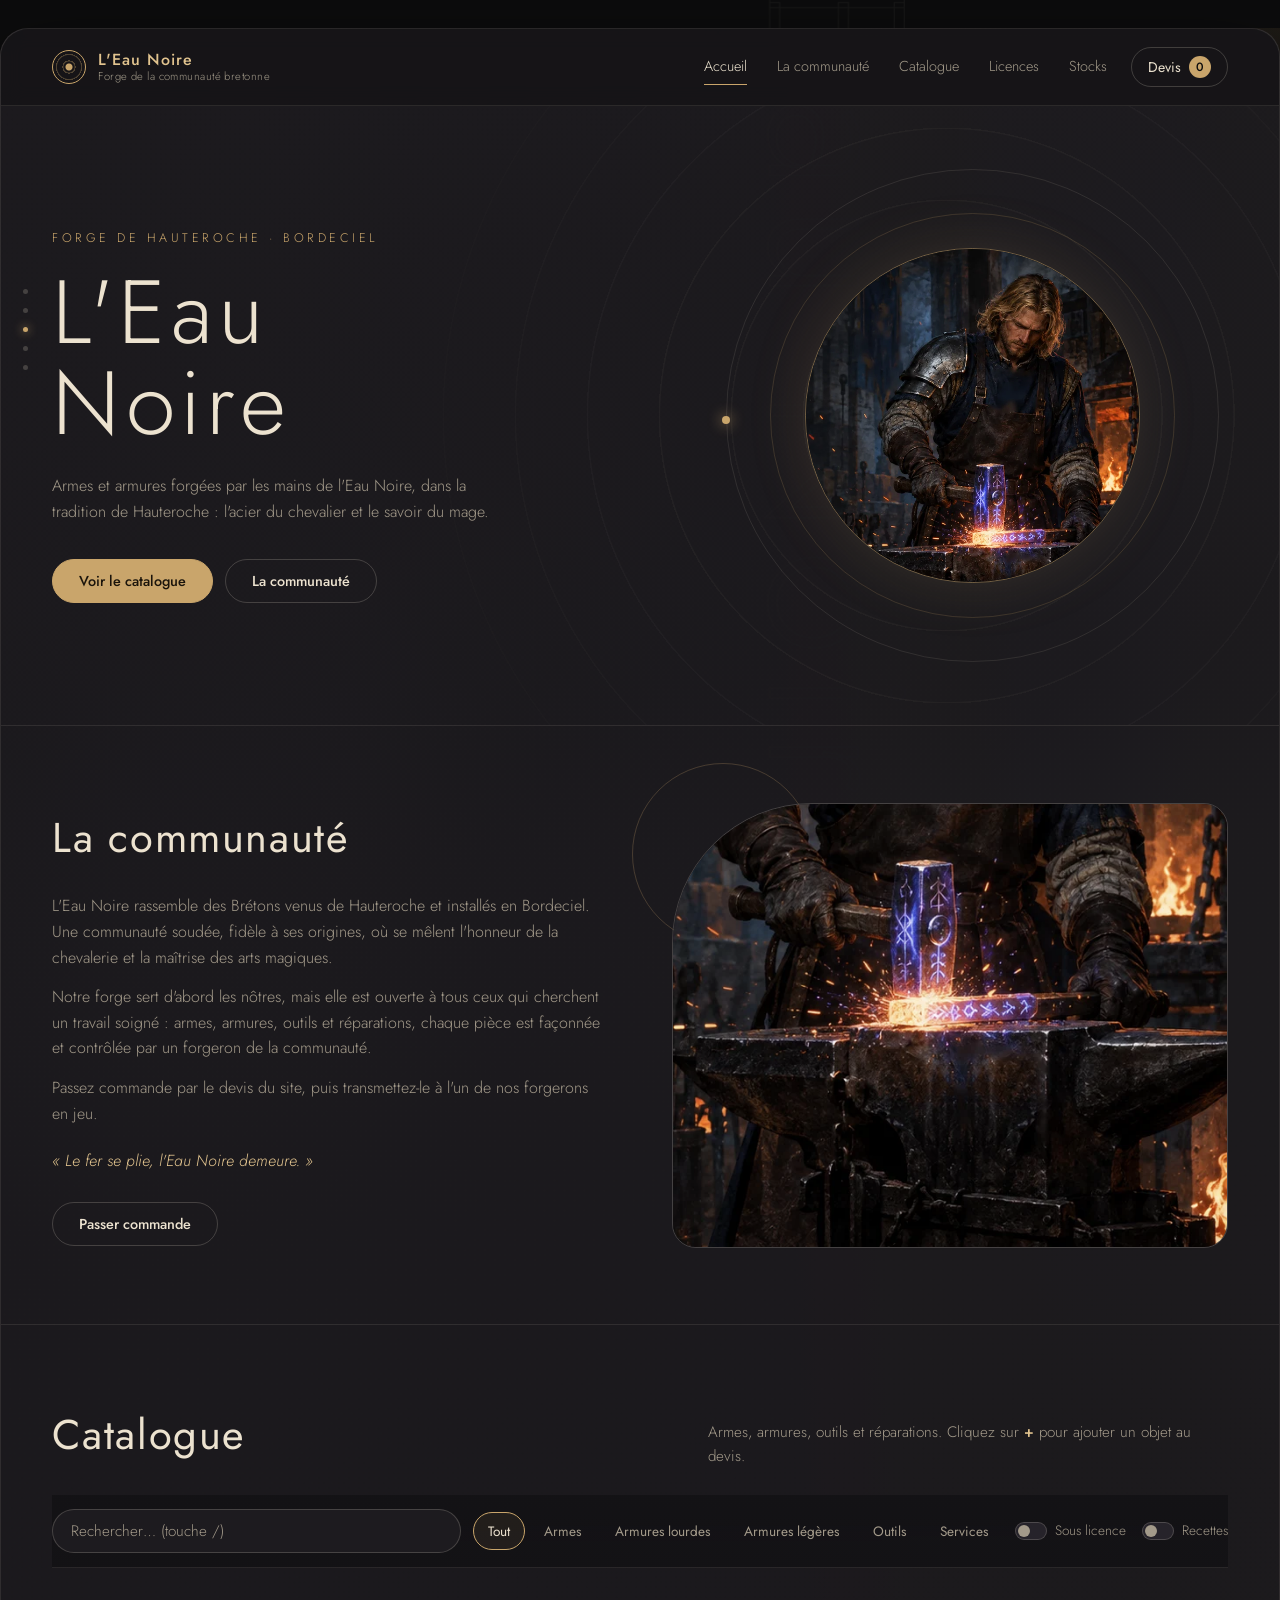
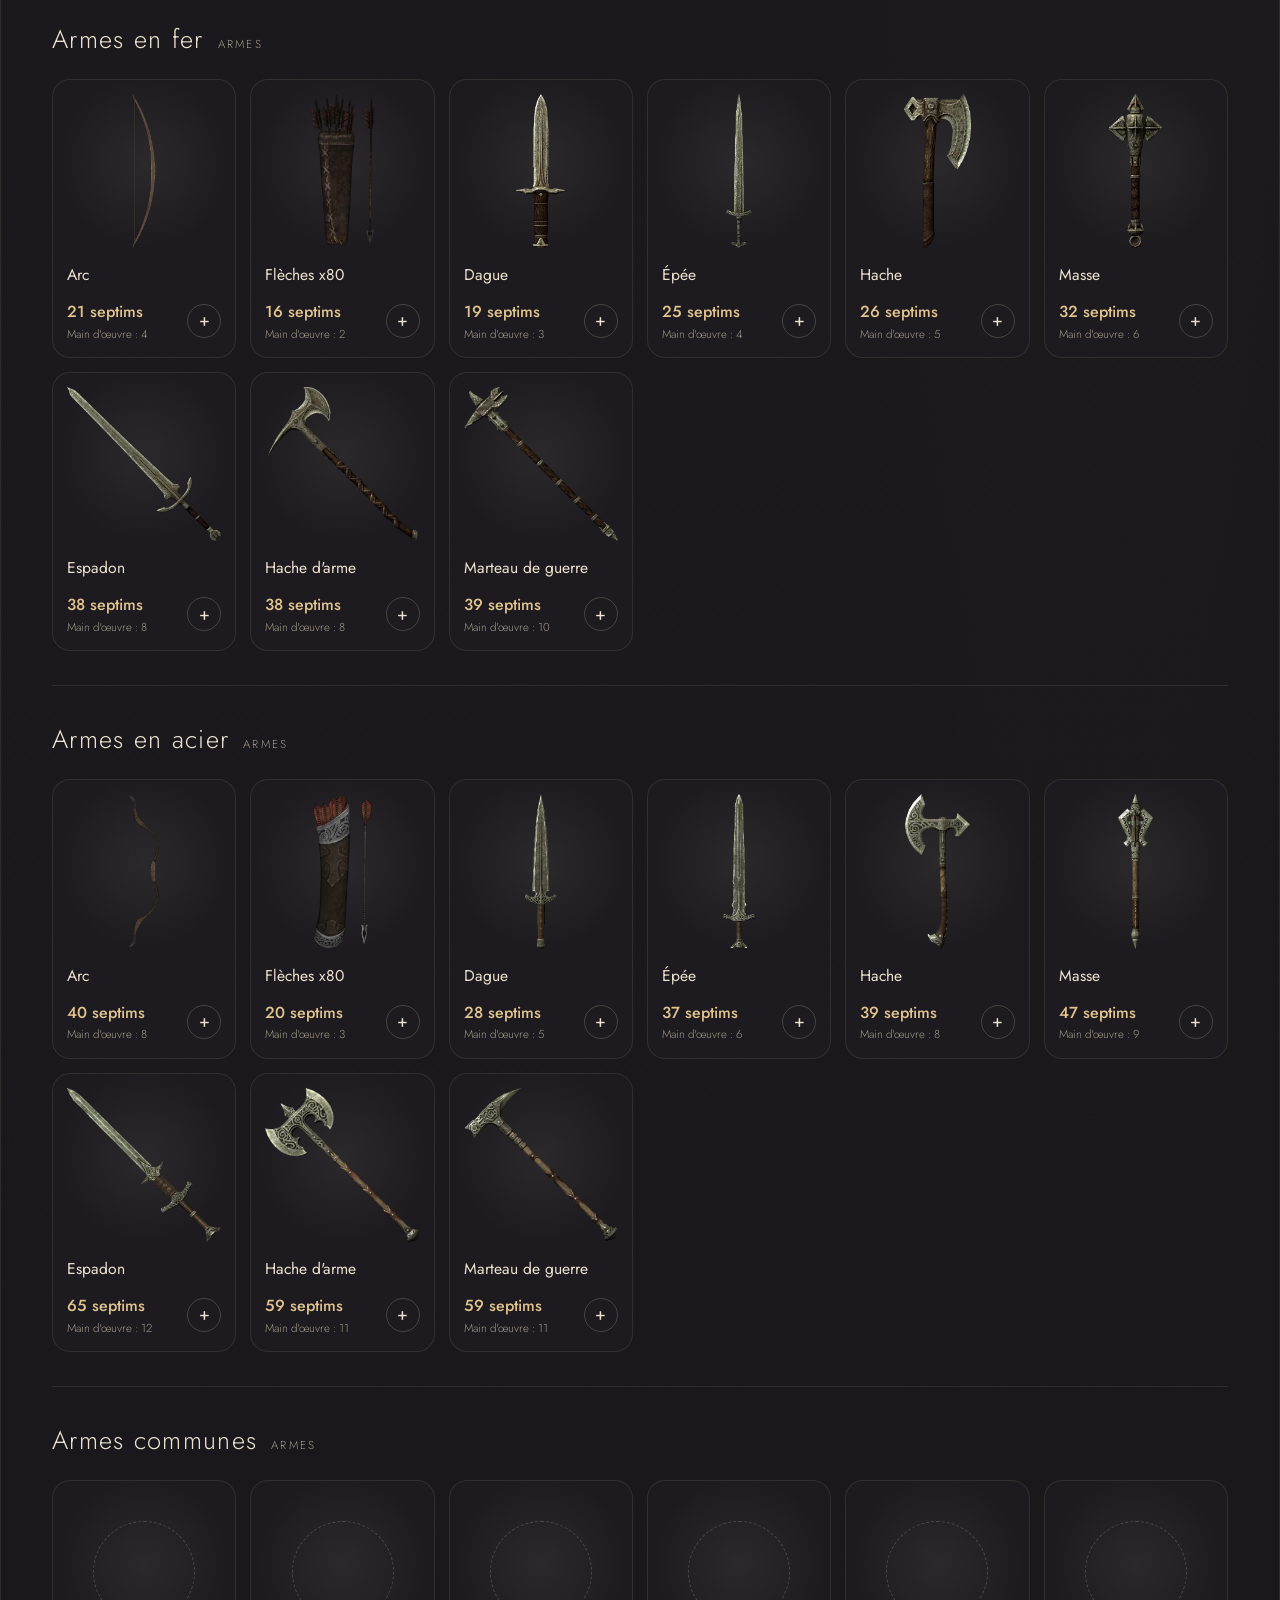
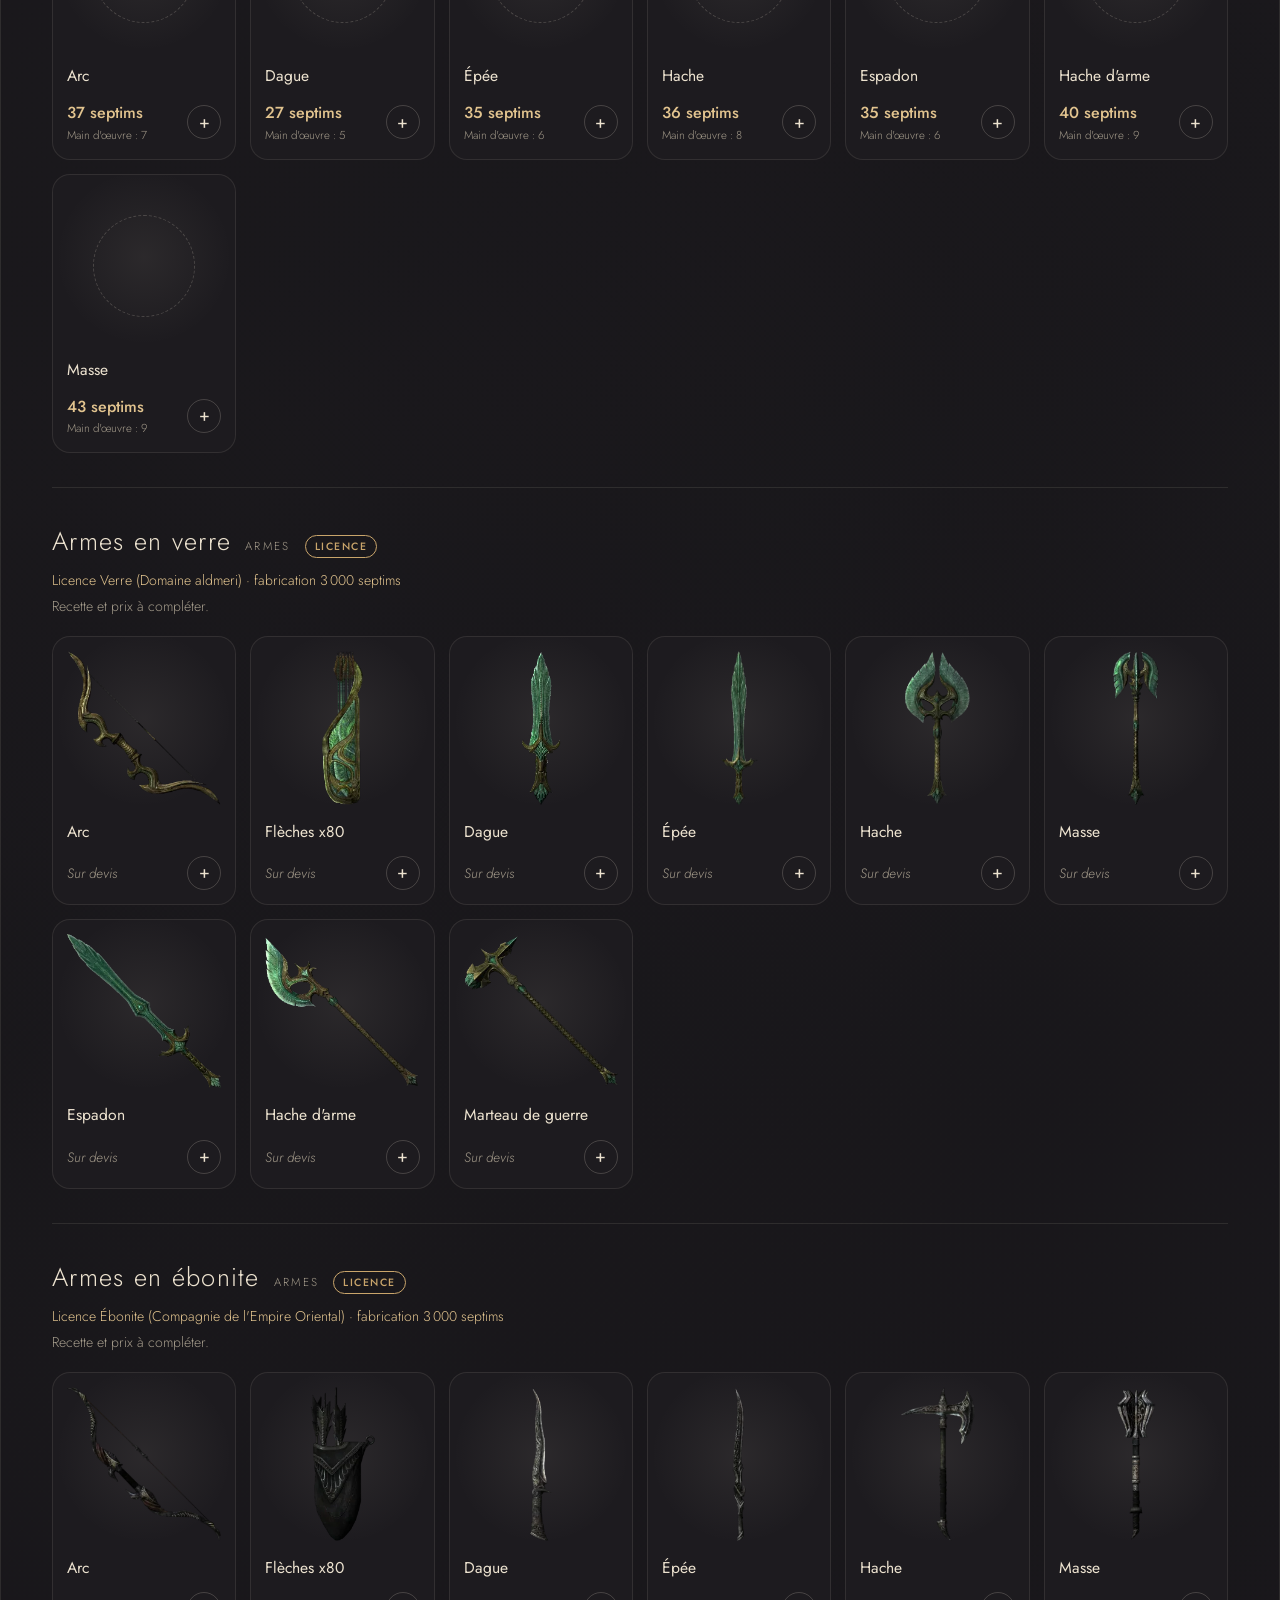
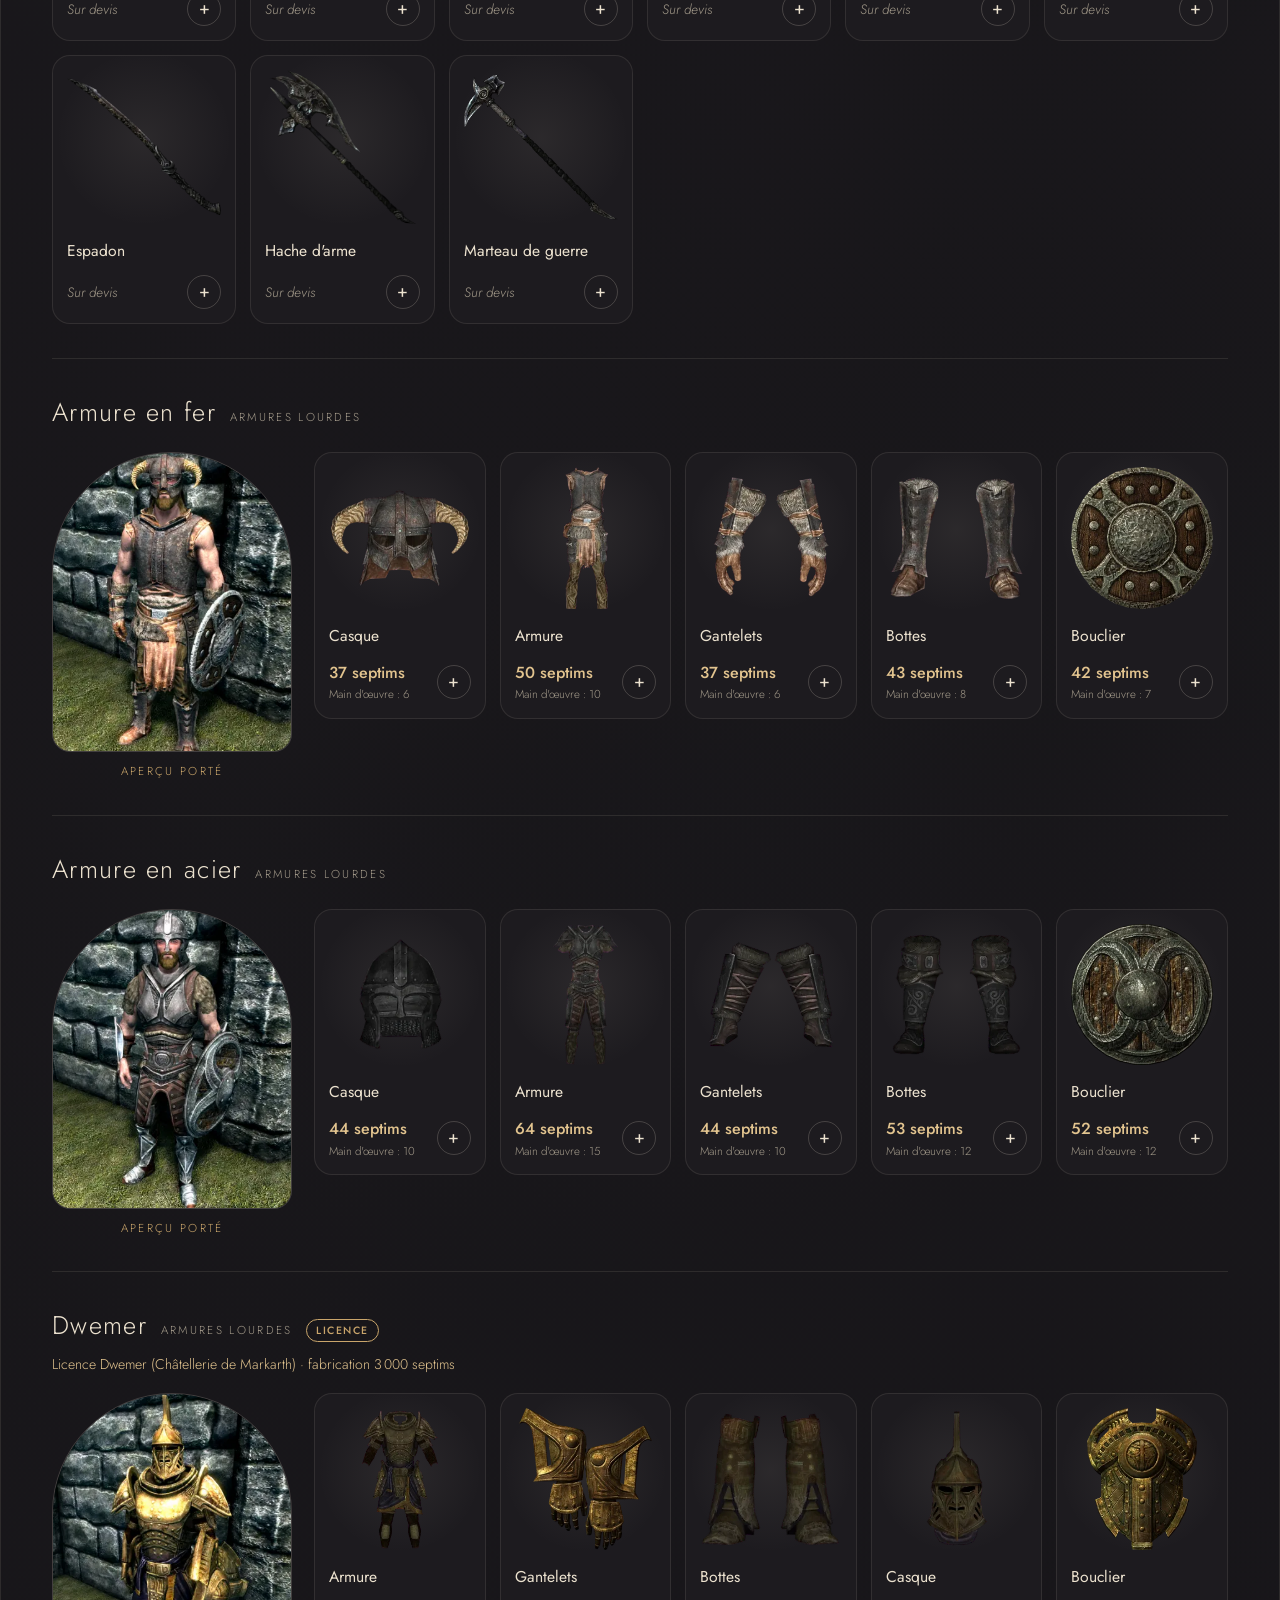
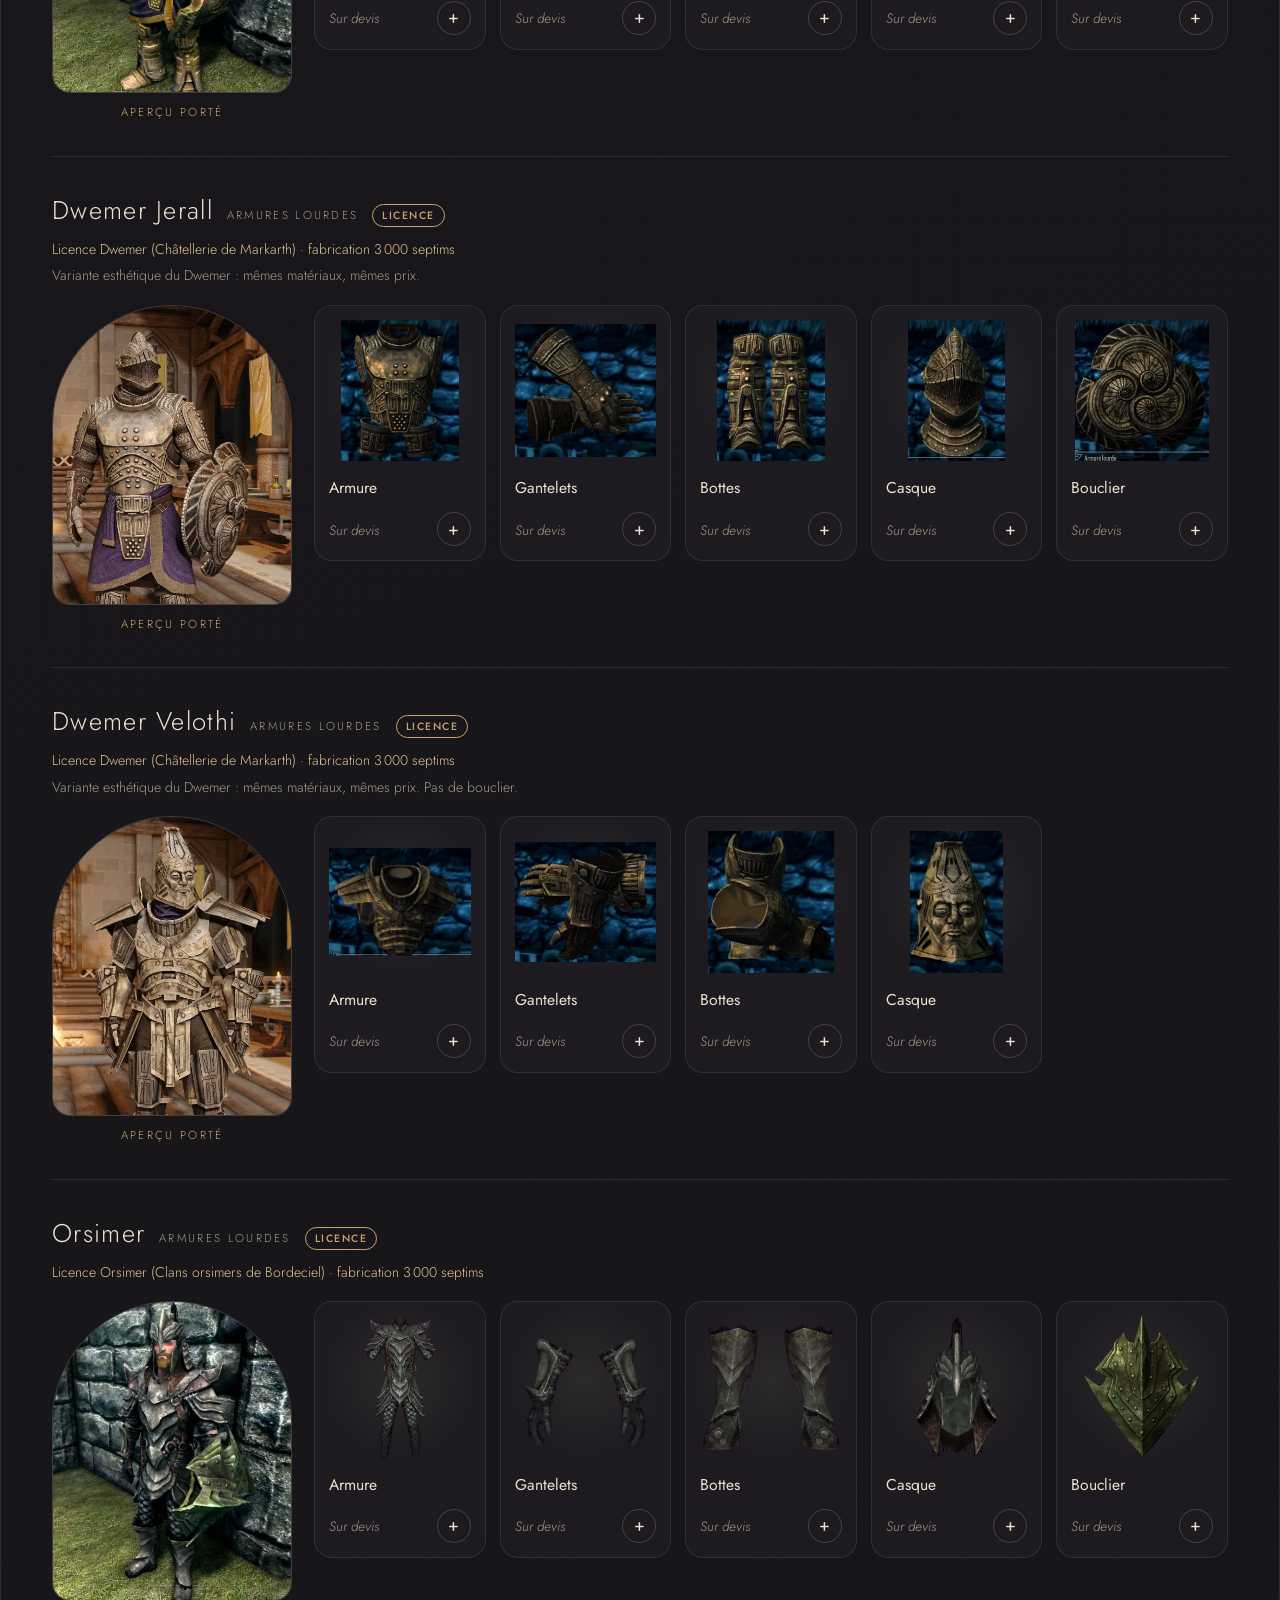
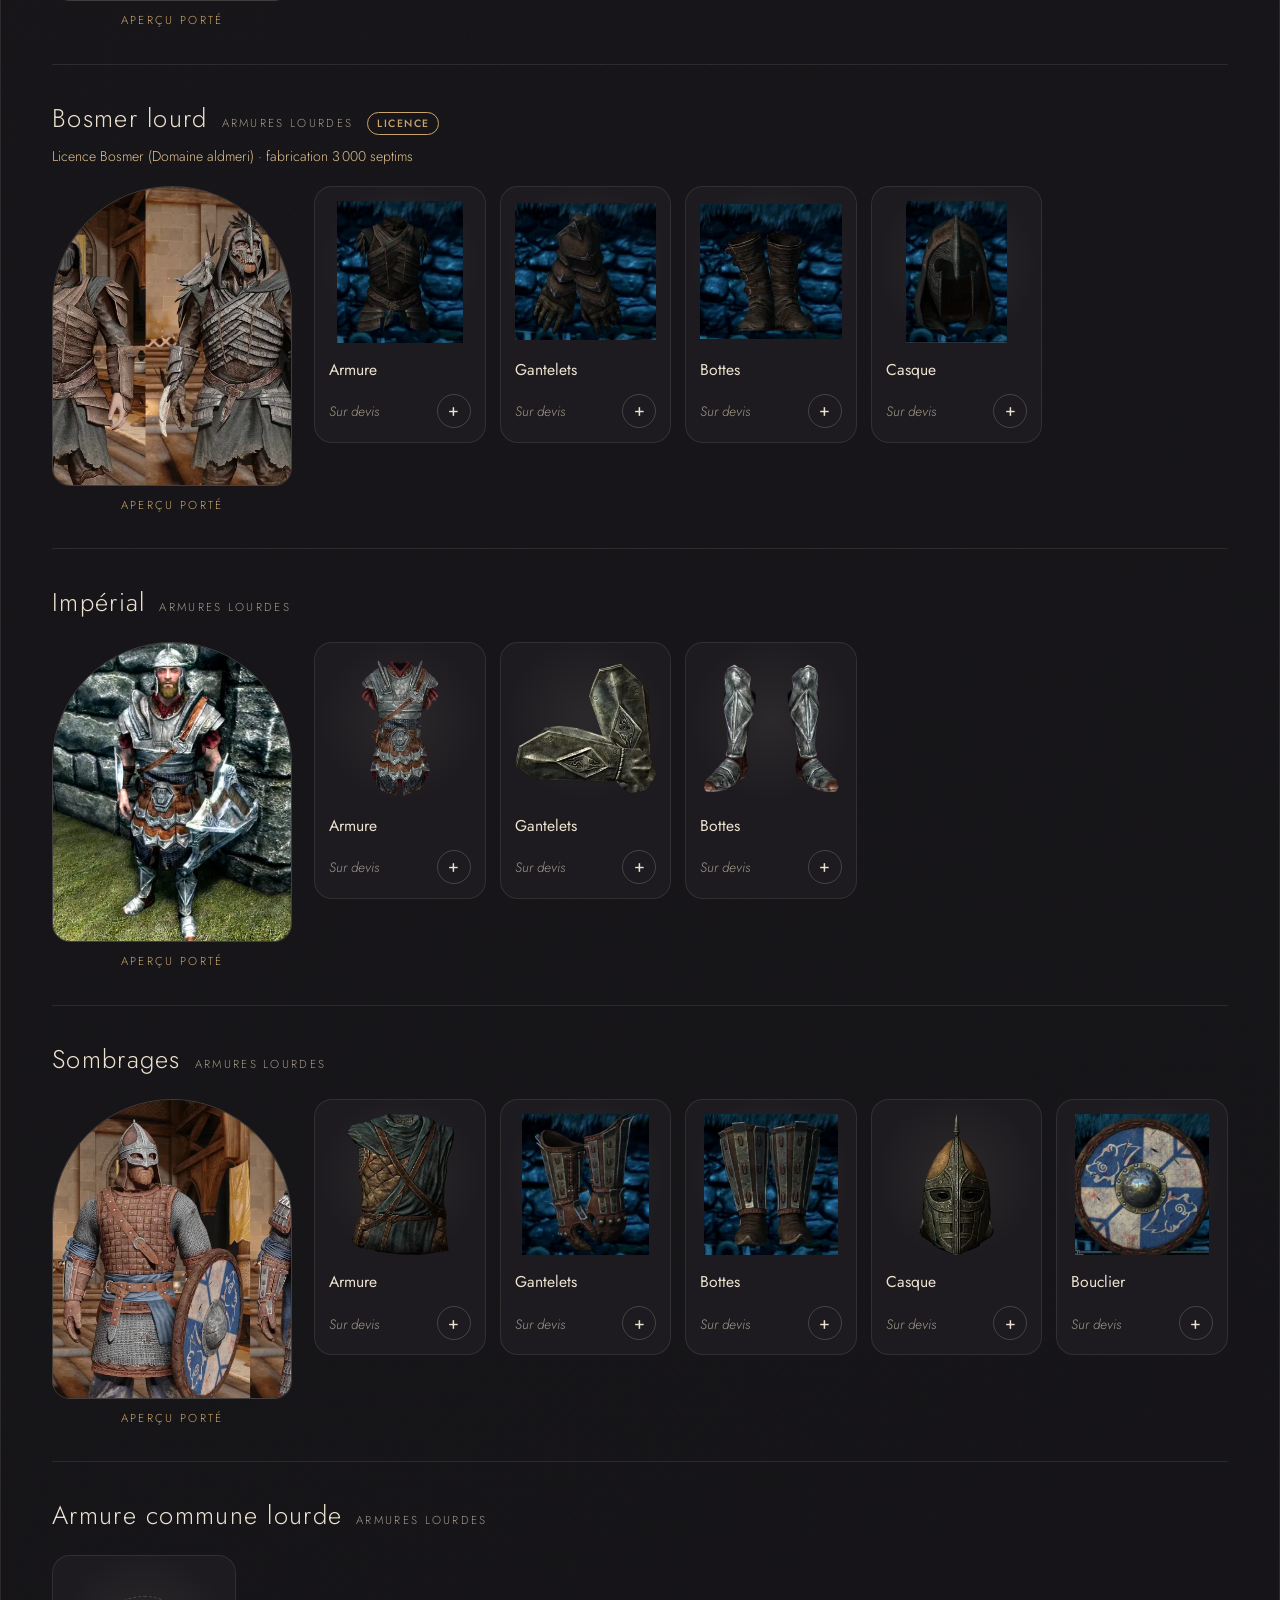
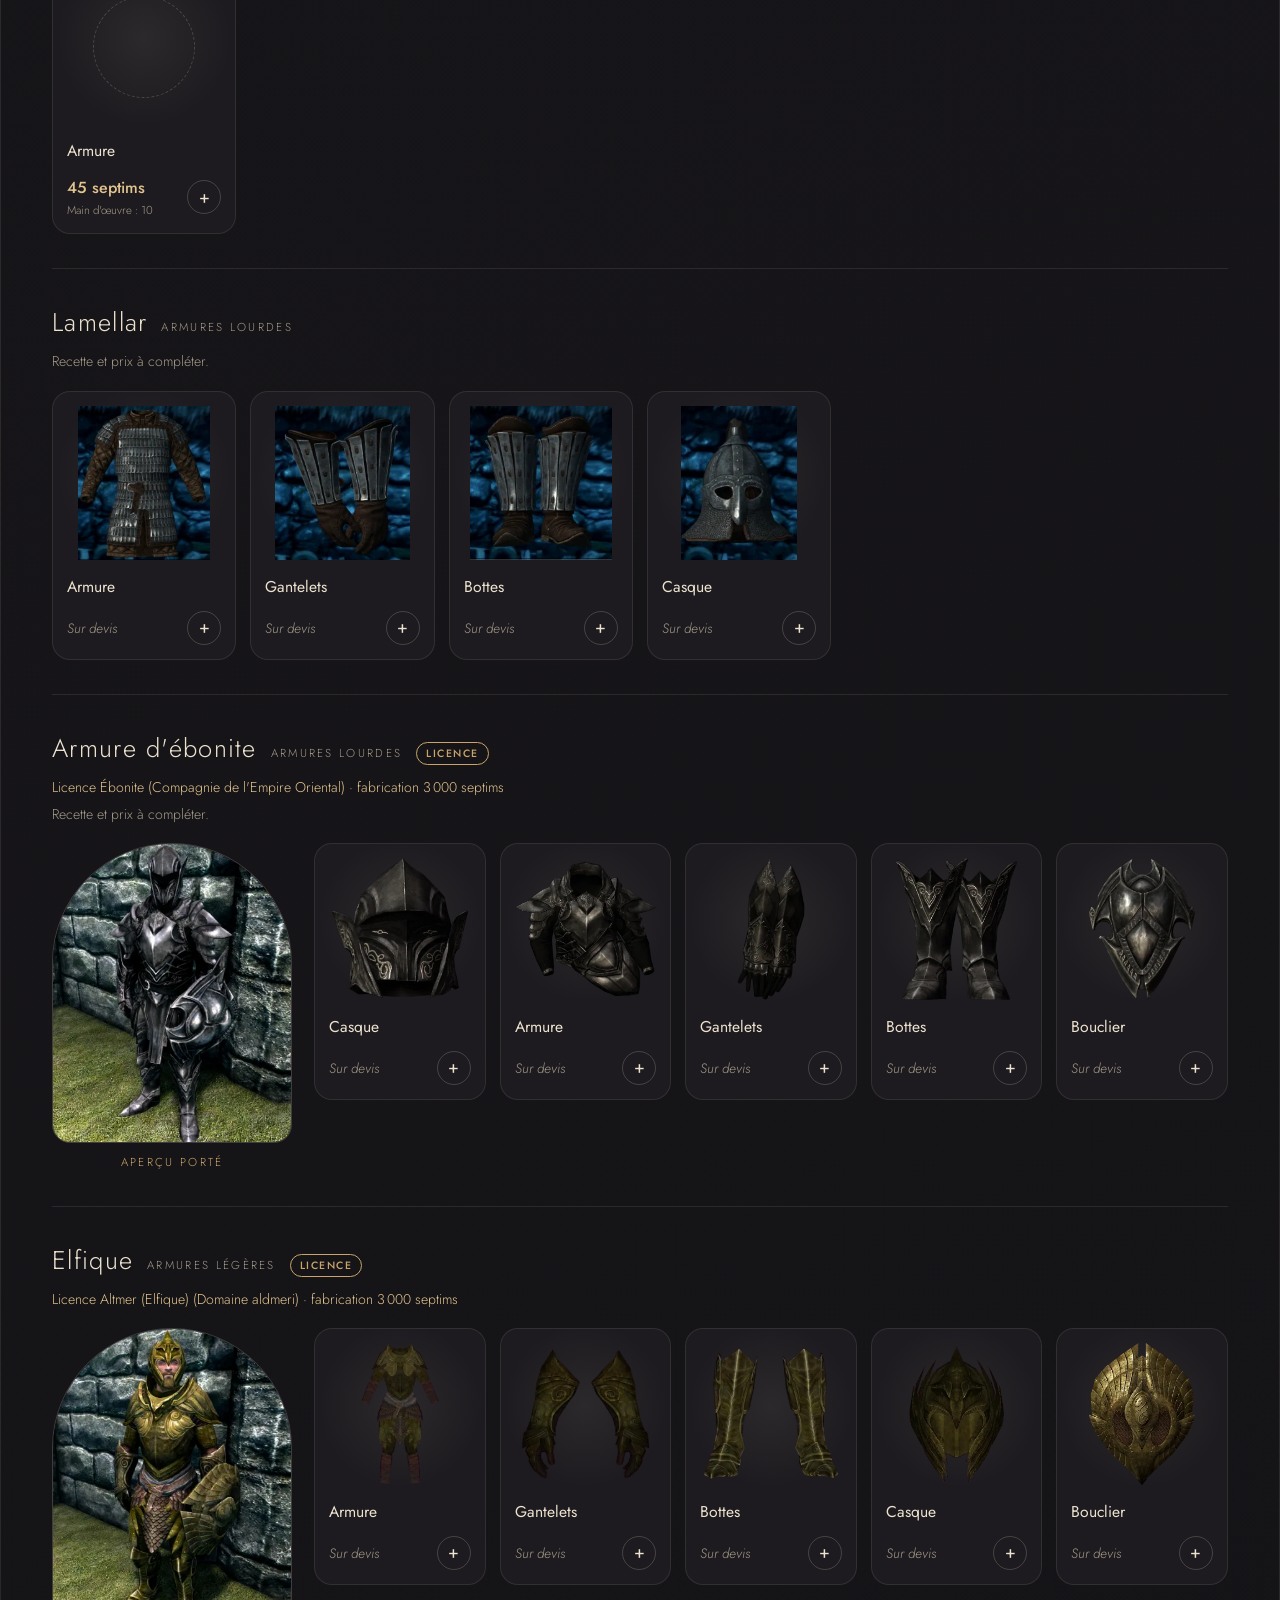
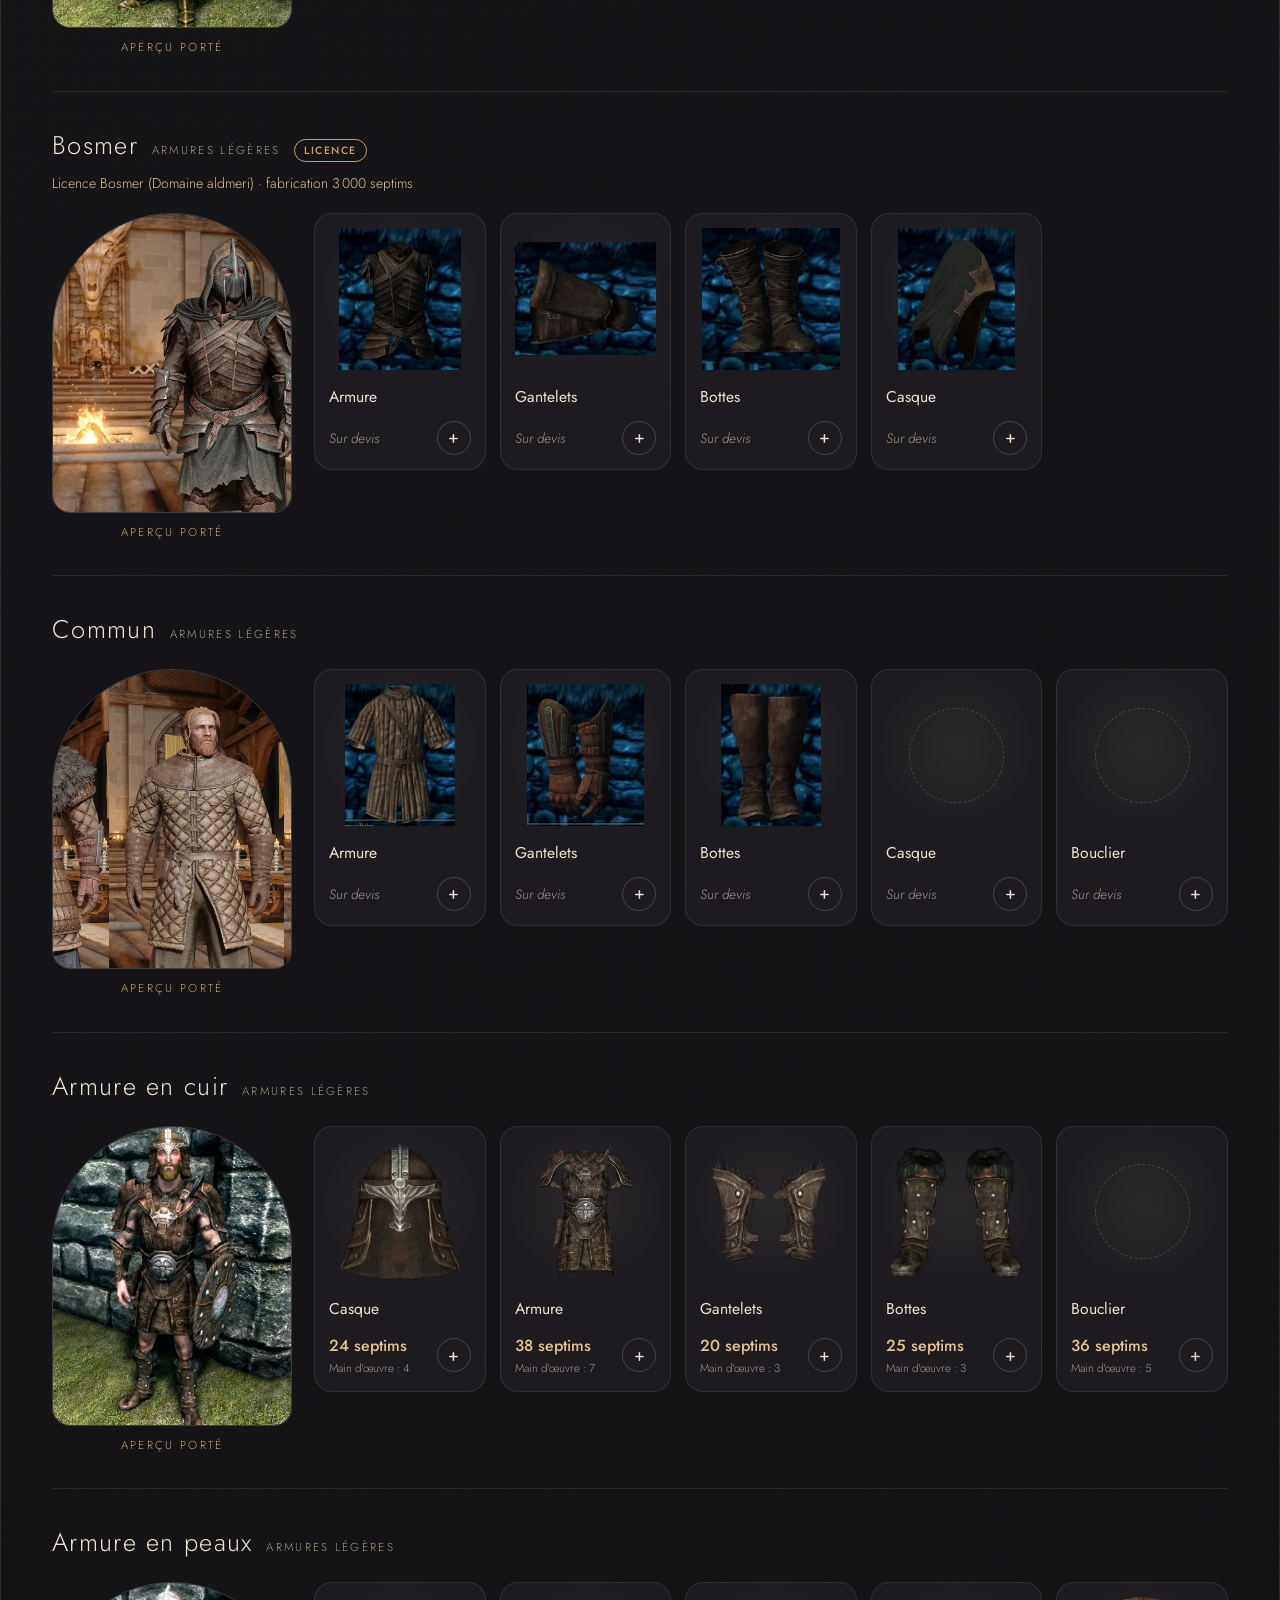
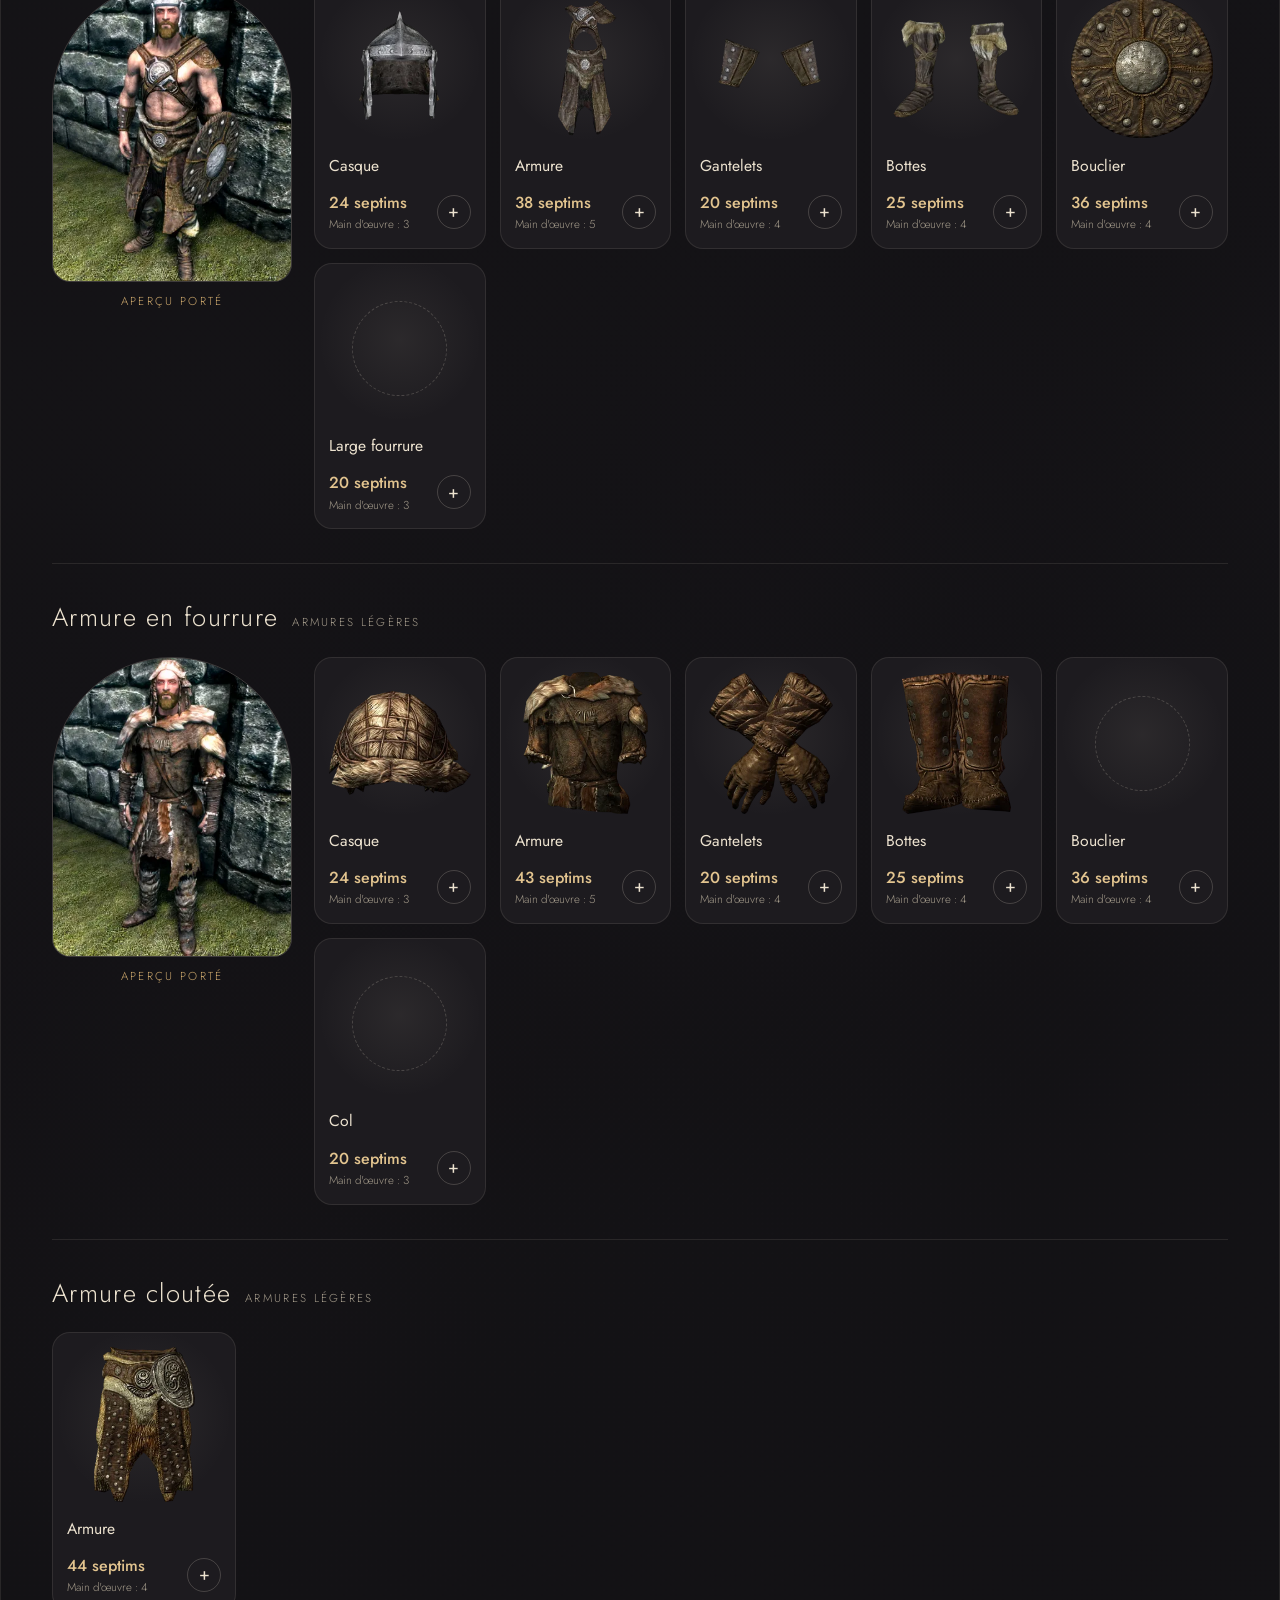
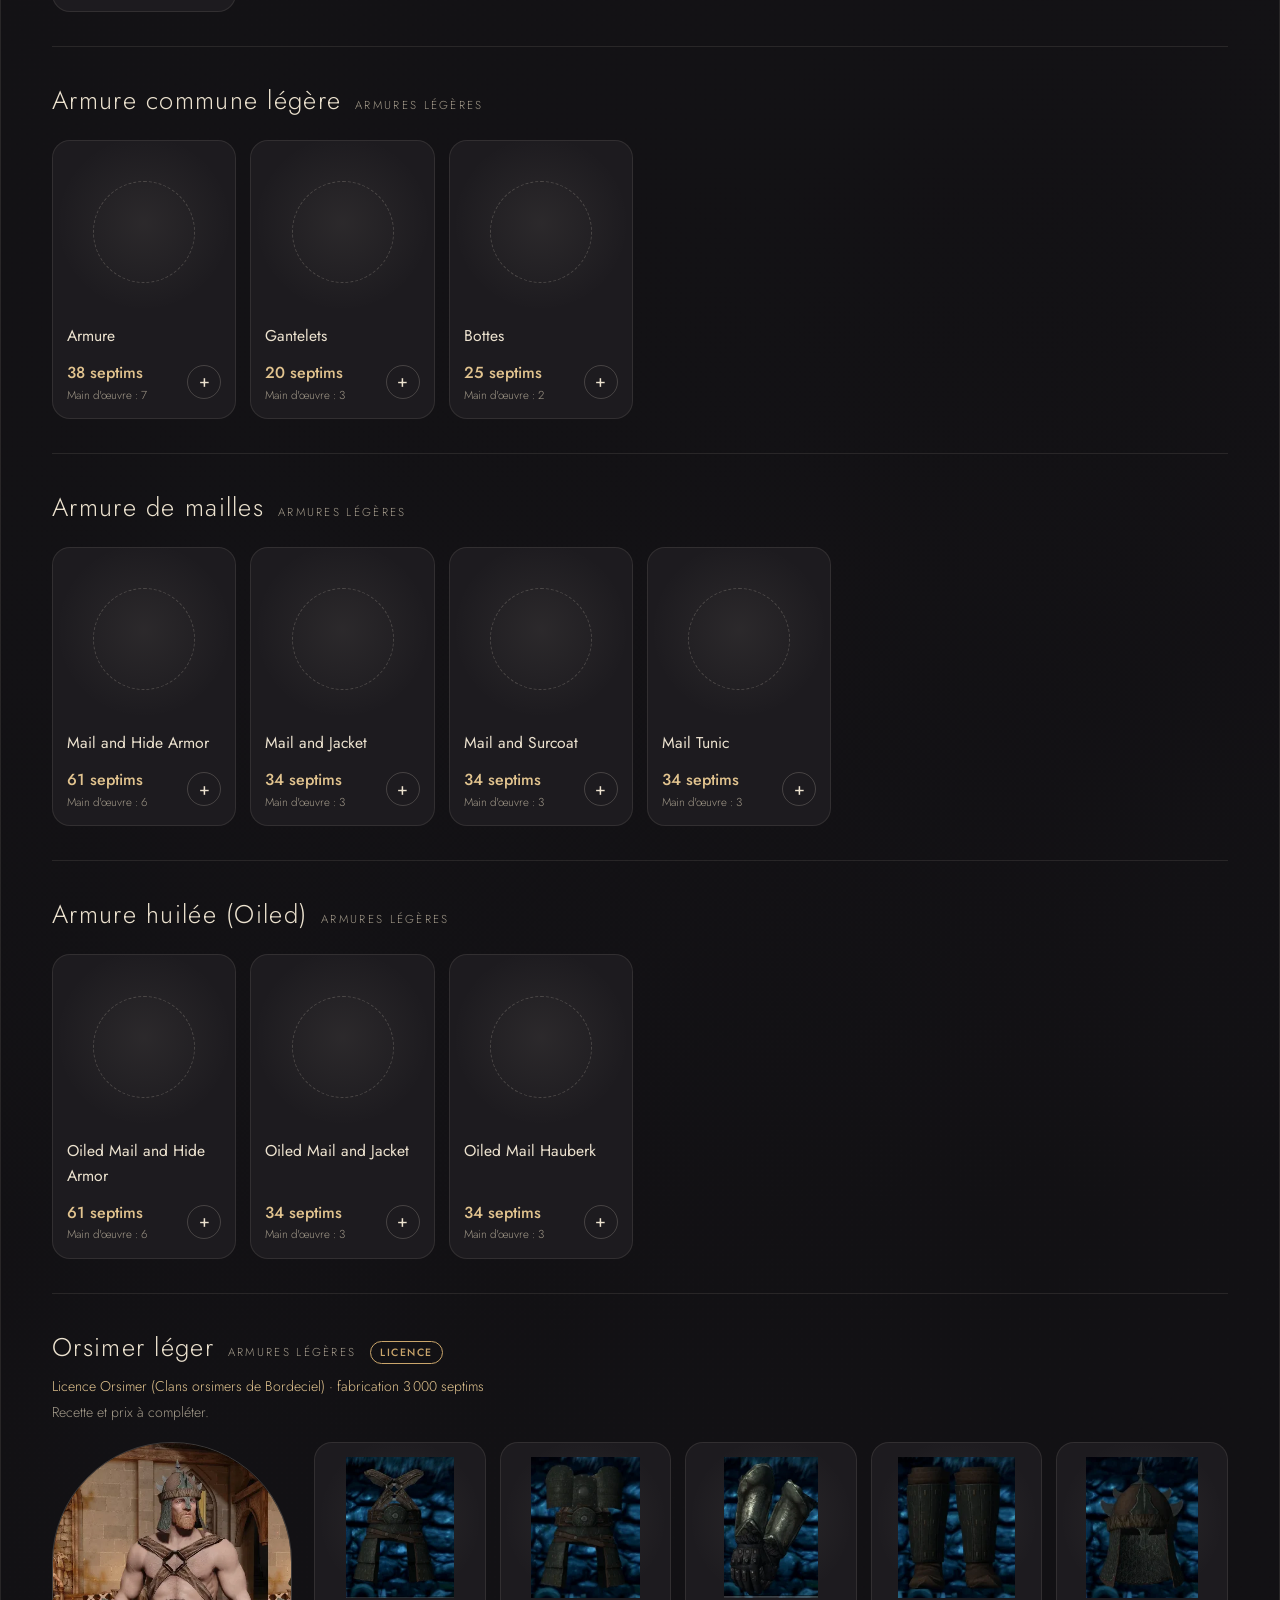
==== commit 60c0cef0: "Page des stocks" ====
--- a/index.html
+++ b/index.html
@@ -28,6 +28,7 @@
       <a href="#communaute">La communauté</a>
       <a href="#catalogue">Catalogue</a>
       <a href="#licences">Licences</a>
+      <a href="stocks.html">Stocks</a>
     </nav>
     <button class="devis-btn" id="devis-open" type="button">Devis <span id="devis-count">0</span></button>
     <button class="burger" id="burger" type="button" aria-label="Menu"><span></span><span></span></button>
--- a/style.css
+++ b/style.css
@@ -325,6 +325,117 @@
 }
 
 /* =====================================================================
+   PAGE STOCKS
+   ===================================================================== */
+:root { --ok: #7fae8a; --bas: #e0a35a; --rupture: #d0675a; }
+
+.stock-hero {
+  position: relative; overflow: hidden;
+  display: grid; grid-template-columns: 1fr minmax(320px, 46%); gap: 40px; align-items: end;
+  padding: clamp(36px, 6vw, 80px) var(--pad) clamp(30px, 4vw, 50px);
+}
+.stock-hero::before {
+  content: ""; position: absolute; inset: 0; pointer-events: none;
+  background: repeating-radial-gradient(circle at 92% 10%, transparent 0 60px, rgba(236, 226, 207, .035) 61px 62px);
+  -webkit-mask-image: radial-gradient(circle at 92% 10%, #000 0 25%, transparent 60%);
+          mask-image: radial-gradient(circle at 92% 10%, #000 0 25%, transparent 60%);
+}
+.stock-hero h1 { margin: 0; font-weight: 300; font-size: clamp(2.6rem, 6vw, 4.4rem); letter-spacing: .06em; line-height: 1.05; }
+.stock-hero .hero-lead { margin: 18px 0 10px; }
+.stock-maj { margin: 0; font-size: .85rem; color: var(--bronze); letter-spacing: .04em; }
+
+.stock-summary { display: grid; grid-template-columns: repeat(2, 1fr); gap: 12px; position: relative; }
+.sum {
+  padding: 16px 18px; border-radius: 18px; background: var(--panneau-2); border: 1px solid var(--ligne);
+  display: flex; flex-direction: column; gap: 2px;
+}
+.sum strong { font-weight: 300; font-size: 2.2rem; line-height: 1; }
+.sum span { font-size: .8rem; color: var(--sable); }
+.sum.ok strong { color: var(--ok); }
+.sum.bas strong { color: var(--bas); }
+.sum.rupture strong { color: var(--rupture); }
+
+.stock-section { padding-top: 10px; }
+.page-stocks .toolbar { top: 71px; }
+.draft-bar {
+  display: flex; flex-wrap: wrap; align-items: center; justify-content: space-between; gap: 12px 20px;
+  padding: 14px 18px; margin: 4px 0 16px; border-radius: 16px;
+  background: rgba(201, 165, 107, .08); border: 1px solid rgba(201, 165, 107, .4);
+}
+.draft-bar[hidden] { display: none; }
+.draft-bar p { margin: 0; font-size: .88rem; color: var(--sable); max-width: 640px; }
+.draft-bar strong { color: var(--bronze-clair); font-weight: 500; }
+.draft-bar code { color: var(--parian); background: var(--panneau-3); padding: 1px 6px; border-radius: 6px; }
+.draft-actions { display: flex; gap: 10px; }
+.stock-actions { display: flex; justify-content: flex-end; margin-bottom: 8px; }
+
+.stock-cat { padding: 22px 0 8px; }
+.stock-cat h3 { margin: 0 0 14px; font-weight: 300; font-size: 1.45rem; letter-spacing: .05em; display: flex; align-items: baseline; gap: 10px; }
+.stock-cat h3 small { font-size: .78rem; color: var(--sable); }
+.stock-grid { display: grid; grid-template-columns: repeat(auto-fill, minmax(300px, 1fr)); gap: 12px; }
+.editing .stock-grid { grid-template-columns: repeat(auto-fill, minmax(390px, 1fr)); }
+
+.stock-card {
+  display: grid; grid-template-columns: 64px 1fr auto; align-items: center; gap: 14px;
+  padding: 12px 16px 12px 12px; border-radius: 18px;
+  background: var(--panneau-2); border: 1px solid var(--ligne); border-left: 3px solid var(--ok);
+  transition: background .2s;
+}
+.stock-card:hover { background: var(--panneau-3); }
+.stock-card.bas { border-left-color: var(--bas); }
+.stock-card.rupture { border-left-color: var(--rupture); }
+.stock-card.changed { box-shadow: inset 0 0 0 1px rgba(201, 165, 107, .5); }
+.stock-icon {
+  width: 64px; height: 64px; border-radius: 14px; position: relative;
+  background: radial-gradient(circle, rgba(236, 226, 207, .08), transparent 70%);
+}
+.stock-icon img { position: absolute; inset: 6px; width: calc(100% - 12px); height: calc(100% - 12px); object-fit: contain; }
+.stock-icon .ph { position: absolute; inset: 18px; border-radius: 50%; border: 1px dashed var(--ligne-forte); }
+.stock-info { display: flex; flex-direction: column; gap: 5px; min-width: 0; }
+.stock-name { font-weight: 400; font-size: .98rem; line-height: 1.25; }
+.chip { align-self: flex-start; white-space: nowrap; font-size: .68rem; letter-spacing: .1em; text-transform: uppercase; padding: 2px 8px; border-radius: 999px; border: 1px solid currentColor; }
+.chip.ok { color: var(--ok); }
+.chip.bas { color: var(--bas); }
+.chip.rupture { color: var(--rupture); }
+.bar { height: 3px; border-radius: 3px; background: var(--panneau-3); overflow: hidden; }
+.bar i { display: block; height: 100%; background: var(--ok); border-radius: 3px; }
+.bas .bar i { background: var(--bas); }
+.rupture .bar i { background: var(--rupture); }
+.stock-seuil { font-size: .72rem; color: var(--sable); }
+.stock-qty { text-align: right; display: flex; flex-direction: column; align-items: flex-end; }
+.stock-qty strong { font-weight: 300; font-size: 1.9rem; line-height: 1; }
+.stock-qty small { font-size: .7rem; color: var(--sable); }
+.rupture .stock-qty strong { color: var(--rupture); }
+.qty-edit { display: flex; align-items: center; gap: 6px; }
+.qty-edit button {
+  width: 30px; height: 30px; border-radius: 50%; cursor: pointer;
+  font: 400 1rem/1 var(--font); color: var(--parian); background: none; border: 1px solid var(--ligne-forte);
+}
+.qty-edit button:hover { border-color: var(--bronze); color: var(--bronze-clair); }
+.qty-edit input {
+  width: 64px; padding: 6px 4px; text-align: center; border-radius: 10px;
+  font: 400 1rem var(--font); color: var(--parian); background: var(--panneau); border: 1px solid var(--ligne-forte);
+  -moz-appearance: textfield;
+}
+.qty-edit input::-webkit-outer-spin-button, .qty-edit input::-webkit-inner-spin-button { -webkit-appearance: none; margin: 0; }
+.qty-edit input:focus { outline: none; border-color: var(--bronze); }
+
+@media (max-width: 900px) {
+  .stock-hero { grid-template-columns: 1fr; align-items: start; }
+  .page-stocks .burger { margin-left: auto; }
+}
+@media (max-width: 640px) {
+  .stock-summary { grid-template-columns: repeat(2, 1fr); }
+  .sum strong { font-size: 1.7rem; }
+  .stock-grid, .editing .stock-grid { grid-template-columns: 1fr; }
+  .stock-card { grid-template-columns: 52px 1fr auto; gap: 10px; }
+  .stock-icon { width: 52px; height: 52px; }
+  .stock-actions { justify-content: stretch; }
+  .stock-actions .btn-ghost { width: 100%; }
+  .qty-edit input { width: 52px; }
+}
+
+/* =====================================================================
    RESPONSIVE
    ===================================================================== */
 @media (max-width: 1100px) {
